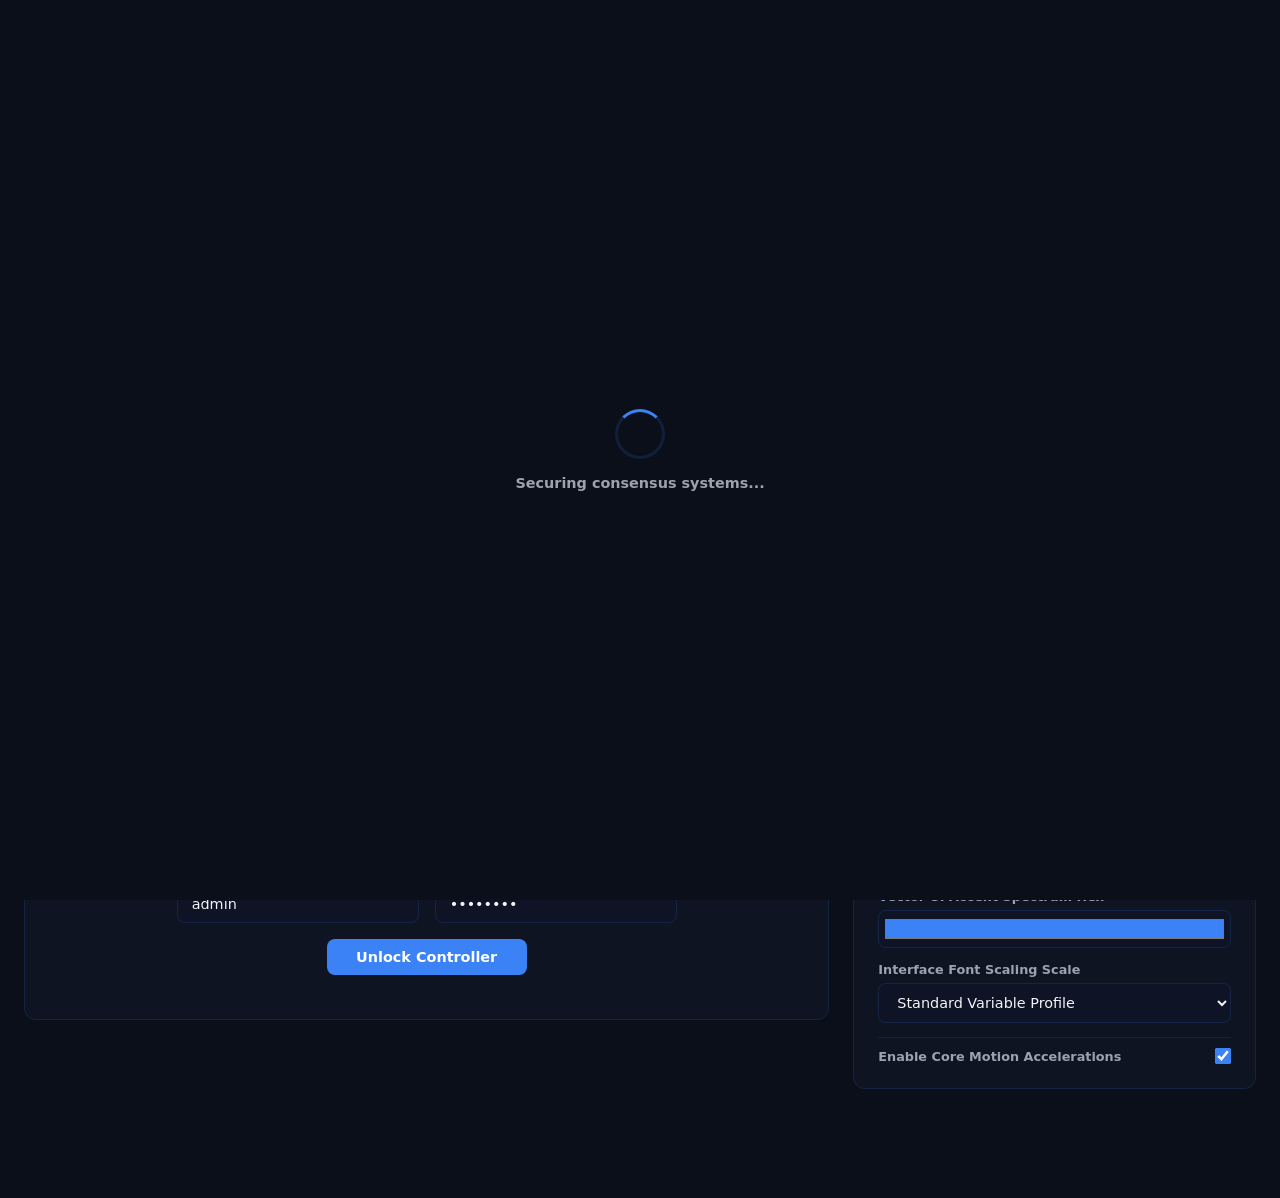
==== index.html @ bcae99c8 "Create index.html" ====
<!DOCTYPE html>
<html lang="en" class="dark-mode-substrate" data-ui-scale="medium">
<head>
    <meta charset="UTF-8">
    <meta name="viewport" content="width=device-width, initial-scale=1.0">
    <title>ElectionAI - Electronic Consensus Simulation Platform</title>
    
    <!-- ChartJS Engine for Advanced Data Visualization Metrics -->
    <script src="https://cdn.jsdelivr.net/npm/chart.js" defer></script>
    
    <style>
        /* --- 1. CORE ARCHITECTURE SPECIFICATIONS --- */
        :root {
            /* Structural Color Spectrum Mapping (Dark Substrate Engine Default) */
            --bg-deep-space: #0b0f19;
            --bg-glass-layer: rgba(17, 24, 39, 0.7);
            --bg-card-substrate: rgba(31, 41, 55, 0.45);
            --border-neon-grid: rgba(59, 130, 246, 0.15);
            --border-neon-heavy: rgba(59, 130, 246, 0.3);
            
            --text-pure-white: #f3f4f6;
            --text-neon-glow: #60a5fa;
            --text-dim-slate: #9ca3af;
            
            /* Custom Injectable Accent Color Variables Managed via JS Matrix */
            --accent-primary-vector: #3b82f6;
            --accent-success-glow: #10b981;
            --accent-danger-glow: #ef4444;
            --accent-warning-glow: #f59e0b;
            
            /* UI System Metrics Scale Layouts */
            --font-size-base: 1rem;
            --border-radius-standard: 12px;
            --glass-blur-blur: 16px;
        }

        /* Runtime Multi-Theme Interlocking Substrates */
        .light-mode-substrate {
            --bg-deep-space: #f9fafb;
            --bg-glass-layer: rgba(255, 255, 255, 0.75);
            --bg-card-substrate: rgba(243, 244, 246, 0.85);
            --border-neon-grid: rgba(59, 130, 246, 0.1);
            --border-neon-heavy: rgba(59, 130, 246, 0.25);
            --text-pure-white: #111827;
            --text-neon-glow: #2563eb;
            --text-dim-slate: #4b5563;
        }

        /* Dynamic Scale Sizing Subsystem Controls */
        html[data-ui-scale="small"] { --font-size-base: 0.875rem; }
        html[data-ui-scale="medium"] { --font-size-base: 1rem; }
        html[data-ui-scale="large"] { --font-size-base: 1.125rem; }

        /* General Document Structural Rules */
        * {
            box-sizing: border-box;
            margin: 0;
            padding: 0;
            font-family: system-ui, -apple-system, BlinkMacSystemFont, "Segoe UI", Roboto, Helvetica, Arial, sans-serif;
            transition: background-color 0.3s, border-color 0.3s;
        }

        body {
            background-color: var(--bg-deep-space);
            color: var(--text-pure-white);
            font-size: var(--font-size-base);
            overflow-x: hidden;
            padding-bottom: 60px;
        }

        /* Global Structural Utilities */
        .ui-display-none-force { display: none !important; }
        .ui-text-center { text-align: center; }
        .ui-opacity-dim { opacity: 0.6; }
        .flex-align-center { display: flex; align-items: center; }
        .flex-center-alignment { display: flex; align-items: center; justify-content: center; }

        /* --- 2. LAYOUT ENGINE PANELS --- */
        .app-mainframe-container {
            max-width: 1400px;
            margin: 0 auto;
            padding: 24px;
        }

        /* Global Header Brand Control Hub */
        .platform-header-hub {
            display: flex;
            justify-content: space-between;
            align-items: center;
            padding: 20px;
            border-radius: var(--border-radius-standard);
            background: var(--bg-glass-layer);
            backdrop-filter: blur(var(--glass-blur-blur));
            border: 1px solid var(--border-neon-grid);
            margin-bottom: 24px;
        }

        .brand-vector-group h1 {
            font-size: 1.6rem;
            font-weight: 800;
            color: var(--text-pure-white);
            letter-spacing: -0.025em;
        }

        .brand-vector-group h1 span {
            color: var(--accent-primary-vector);
        }

        .brand-vector-group p {
            font-size: 0.85rem;
            color: var(--text-dim-slate);
            margin-top: 2px;
        }

        /* Multi-Column High-Performance Analytical Dashboard Grid */
        .dashboard-analytics-matrix {
            display: grid;
            grid-template-columns: repeat(auto-fit, minmax(220px, 1fr));
            gap: 16px;
            margin-bottom: 24px;
        }

        .metric-card-node {
            background: var(--bg-glass-layer);
            border: 1px solid var(--border-neon-grid);
            padding: 20px;
            border-radius: var(--border-radius-standard);
            position: relative;
            overflow: hidden;
        }

        .metric-card-node .metric-label {
            font-size: 0.8rem;
            font-weight: 600;
            text-transform: uppercase;
            color: var(--text-dim-slate);
            letter-spacing: 0.05em;
        }

        .metric-card-node .metric-value {
            font-size: 1.8rem;
            font-weight: 700;
            margin-top: 8px;
            color: var(--text-pure-white);
            font-family: monospace;
        }

        /* Functional Split Interface Grid System */
        .layout-bifurcation-grid {
            display: grid;
            grid-template-columns: 2fr 1fr;
            gap: 24px;
        }

        @media (max-width: 1024px) {
            .layout-bifurcation-grid { grid-template-columns: 1fr; }
        }

        /* Glassmorphism Generic Structural Interface Card */
        .glassmorphism-surface {
            background: var(--bg-glass-layer);
            backdrop-filter: blur(var(--glass-blur-blur));
            border: 1px solid var(--border-neon-grid);
            border-radius: var(--border-radius-standard);
            padding: 24px;
            margin-bottom: 24px;
        }

        .panel-section-header {
            font-size: 1.2rem;
            font-weight: 700;
            margin-bottom: 20px;
            border-left: 4px solid var(--accent-primary-vector);
            padding-left: 12px;
            color: var(--text-pure-white);
        }

        /* --- 3. VOTING TERMINAL ELEMENTS --- */
        .voting-cards-matrix {
            display: grid;
            grid-template-columns: repeat(auto-fill, minmax(280px, 1fr));
            gap: 20px;
        }

        .ballot-card-component {
            display: flex;
            flex-direction: column;
            align-items: center;
            text-align: center;
            position: relative;
        }

        .ballot-avatar-frame {
            position: relative;
            width: 120px;
            height: 120px;
            margin-bottom: 16px;
        }

        .ballot-profile-graphic {
            width: 100%;
            height: 100%;
            border-radius: 50%;
            object-fit: cover;
            border: 3px solid var(--border-neon-heavy);
        }

        .ballot-symbol-overlay {
            position: absolute;
            bottom: 0;
            right: 0;
            width: 36px;
            height: 36px;
            border-radius: 50%;
            background: #fff;
            border: 2px solid var(--border-neon-heavy);
            object-fit: contain;
        }

        .ballot-candidate-name-header {
            font-size: 1.15rem;
            font-weight: 700;
            color: var(--text-pure-white);
        }

        .ballot-candidate-party-subtext {
            font-size: 0.85rem;
            color: var(--text-dim-slate);
            margin-top: 4px;
            margin-bottom: 20px;
        }

        .ballot-action-wrapper {
            width: 100%;
            margin-top: auto;
        }

        /* --- 4. FORM AND BUTTON INPUT ARRAYS --- */
        .form-structural-grid {
            display: grid;
            grid-template-columns: repeat(auto-fit, minmax(200px, 1fr));
            gap: 16px;
            margin-bottom: 20px;
        }

        .input-group-element {
            display: flex;
            flex-direction: column;
            gap: 6px;
        }

        .input-group-element label {
            font-size: 0.8rem;
            font-weight: 600;
            color: var(--text-dim-slate);
        }

        .input-field-vector, .select-dropdown-vector {
            background: rgba(15, 23, 42, 0.6);
            border: 1px solid var(--border-neon-grid);
            color: var(--text-pure-white);
            padding: 10px 14px;
            border-radius: 8px;
            outline: none;
            font-size: 0.9rem;
        }

        .input-field-vector:focus, .select-dropdown-vector:focus {
            border-color: var(--accent-primary-vector);
            box-shadow: 0 0 0 2px rgba(59, 130, 246, 0.2);
        }

        .btn-action-control, .btn-ballot-vector {
            display: inline-flex;
            align-items: center;
            justify-content: center;
            padding: 10px 18px;
            border-radius: 8px;
            font-size: 0.9rem;
            font-weight: 600;
            cursor: pointer;
            border: none;
            outline: none;
            width: 100%;
            color: #fff;
            background: var(--accent-primary-vector);
            gap: 8px;
        }

        .btn-action-control:hover, .btn-ballot-vector:hover {
            filter: brightness(1.15);
        }

        /* Custom Action Colors */
        .action-success { background: var(--accent-success-glow); }
        .action-danger { background: var(--accent-danger-glow); }
        .action-warning { background: var(--accent-warning-glow); }
        .action-purge { background: rgba(239, 68, 68, 0.15); color: var(--accent-danger-glow); border: 1px solid rgba(239, 68, 68, 0.3); }
        .action-purge:hover { background: var(--accent-danger-glow); color: #fff; }

        /* Lock States */
        .disabled-state-lock { background: #4b5563 !important; color: #9ca3af !important; cursor: not-allowed !important; filter: none !important; }
        .duplicate-state-lock { background: rgba(245, 158, 11, 0.15) !important; color: var(--accent-warning-glow) !important; border: 1px solid rgba(245, 158, 11, 0.3); cursor: not-allowed !important; }

        /* --- 5. DATA LEDGER MANAGEMENT MATRIX --- */
        .table-scrolling-container {
            width: 100%;
            overflow-x: auto;
            margin-top: 16px;
        }

        .ledger-data-matrix {
            width: 100%;
            border-collapse: collapse;
            text-align: left;
            font-size: 0.9rem;
        }

        .ledger-data-matrix th {
            padding: 12px 16px;
            border-bottom: 2px solid var(--border-neon-grid);
            color: var(--text-dim-slate);
            font-weight: 600;
            text-transform: uppercase;
            font-size: 0.75rem;
            letter-spacing: 0.05em;
        }

        .ledger-data-matrix td {
            padding: 14px 16px;
            border-bottom: 1px solid var(--border-neon-grid);
            color: var(--text-pure-white);
            vertical-align: middle;
        }

        .ledger-thumb-pic {
            width: 32px;
            height: 32px;
            border-radius: 50%;
            object-fit: cover;
            margin-right: 12px;
            border: 1px solid var(--border-neon-heavy);
        }

        .badge-count-vector {
            background: rgba(59, 130, 246, 0.15);
            color: var(--text-neon-glow);
            padding: 4px 8px;
            border-radius: 4px;
            font-weight: 700;
        }

        /* --- 6. AI CONVERSATIONAL ASSISTANT SYSTEM --- */
        .ai-assistant-frame {
            display: flex;
            flex-direction: column;
            height: 480px;
            background: var(--bg-glass-layer);
            border: 1px solid var(--border-neon-grid);
            border-radius: var(--border-radius-standard);
            overflow: hidden;
        }

        .chat-logs-viewport {
            flex: 1;
            padding: 16px;
            overflow-y: auto;
            display: flex;
            flex-direction: column;
            gap: 12px;
            background: rgba(10, 15, 26, 0.4);
        }

        .chat-bubble-row {
            display: flex;
            gap: 12px;
            max-width: 85%;
        }

        .bubble-role-user {
            align-self: flex-end;
            flex-direction: row-reverse;
        }

        .bubble-role-assistant {
            align-self: flex-start;
        }

        .chat-bubble-avatar-identifier {
            width: 32px;
            height: 32px;
            border-radius: 8px;
            display: flex;
            align-items: center;
            justify-content: center;
            font-size: 0.75rem;
            font-weight: 700;
            background: var(--border-neon-heavy);
            color: var(--text-neon-glow);
            flex-shrink: 0;
        }

        .bubble-role-user .chat-bubble-avatar-identifier {
            background: rgba(16, 185, 129, 0.2);
            color: var(--accent-success-glow);
        }

        .chat-bubble-text-payload {
            background: var(--bg-card-substrate);
            padding: 12px 16px;
            border-radius: var(--border-radius-standard);
            font-size: 0.875rem;
            line-height: 1.4;
            color: var(--text-pure-white);
            border: 1px solid var(--border-neon-grid);
        }

        .bubble-role-user .chat-bubble-text-payload {
            background: var(--accent-primary-vector);
            color: #ffffff;
            border: none;
        }

        .chat-input-dock-panel {
            display: flex;
            padding: 12px;
            background: var(--bg-glass-layer);
            border-top: 1px solid var(--border-neon-grid);
            gap: 8px;
        }

        /* --- 7. HARDWARE ACCELERATED ANIMATION TRANSLATIONS --- */
        .rise-hover-interaction {
            transition: transform 0.25s cubic-bezier(0.4, 0, 0.2, 1), box-shadow 0.25s;
        }
        .rise-hover-interaction:hover {
            transform: translateY(-4px);
            box-shadow: 0 12px 24px -10px rgba(59, 130, 246, 0.3);
        }

        .slide-in-animation {
            animation: slideIn 0.35s cubic-bezier(0.16, 1, 0.3, 1) forwards;
        }
        @keyframes slideIn {
            from { transform: translateY(20px); opacity: 0; }
            to { transform: translateY(0); opacity: 1; }
        }

        .scale-up-animation {
            animation: scaleUp 0.4s cubic-bezier(0.34, 1.56, 0.64, 1) forwards;
        }
        @keyframes scaleUp {
            from { transform: scale(0.8); opacity: 0; }
            to { transform: scale(1); opacity: 1; }
        }

        .fade-out-animation {
            animation: fadeOut 0.4s ease forwards !important;
        }
        @keyframes fadeOut {
            to { opacity: 0; transform: translateY(-10px); }
        }

        .processing-pulse-vector {
            animation: processingPulse 1.5s infinite ease-in-out;
        }
        @keyframes processingPulse {
            0%, 100% { opacity: 0.6; }
            50% { opacity: 1; color: var(--text-neon-glow); }
        }

        .disable-motion-vectors * {
            animation: none !important;
            transition: none !important;
        }

        /* --- 8. FLOATING GRAPHICAL OVERLAYS --- */
        #global-loader {
            position: fixed;
            top: 0; left: 0; width: 100vw; height: 100vh;
            background: var(--bg-deep-space);
            z-index: 9999;
            display: flex;
            flex-direction: column;
            gap: 16px;
        }

        .spinner-ring {
            width: 50px; height: 50px;
            border: 3px solid var(--border-neon-grid);
            border-top-color: var(--accent-primary-vector);
            border-radius: 50%;
            animation: loopSpin 0.8s linear infinite;
        }
        @keyframes loopSpin { to { transform: rotate(360deg); } }

        #toast-boundary-anchor {
            position: fixed;
            bottom: 24px;
            right: 24px;
            z-index: 999;
            display: flex;
            flex-direction: column;
            gap: 10px;
            max-width: 380px;
        }

        .toast-node {
            background: #1f2937;
            border-left: 4px solid var(--accent-primary-vector);
            color: #fff;
            padding: 14px 20px;
            border-radius: 6px;
            font-size: 0.85rem;
            font-weight: 600;
            box-shadow: 0 10px 15px -3px rgba(0,0,0,0.4);
        }
        .toast-type-success { border-left-color: var(--accent-success-glow); }
        .toast-type-danger { border-left-color: var(--accent-danger-glow); }
        .toast-type-warning { border-left-color: var(--accent-warning-glow); }

        /* Full Screen Winner Frame Overlay */
        .winner-announcement-overlay {
            position: fixed;
            top: 0; left: 0; width: 100vw; height: 100vh;
            background: rgba(7, 10, 19, 0.95);
            z-index: 900;
            backdrop-filter: blur(8px);
        }

        #confetti-canvas-plane {
            position: absolute;
            top: 0; left: 0; width: 100%; height: 100%;
            pointer-events: none;
            z-index: 901;
        }

        .winner-display-card {
            background: linear-gradient(135deg, rgba(17,24,39,0.9), rgba(31,41,55,0.8));
            border: 2px solid var(--accent-warning-glow);
            padding: 40px;
            border-radius: 20px;
            max-width: 480px;
            width: 90%;
            position: relative;
            z-index: 902;
            box-shadow: 0 0 40px rgba(245, 158, 11, 0.2);
        }

        .winner-avatar-large {
            width: 140px; height: 140px;
            border-radius: 50%;
            object-fit: cover;
            border: 4px solid var(--accent-warning-glow);
            margin: 0 auto 20px;
            display: block;
        }

        /* Visualization Chart Frame Bounds */
        .chart-rendering-canvas-boundary {
            position: relative;
            height: 220px;
            width: 100%;
        }
    </style>
</head>
<body id="electionai-app">

    <!-- Global Application Synchronous Hydration Loader Overlay -->
    <div id="global-loader" class="flex-center-alignment">
        <div class="spinner-ring"></div>
        <p style="font-weight: 600; font-size: 0.9rem; color: var(--text-dim-slate);">Securing consensus systems...</p>
    </div>

    <!-- Main Application Scaffolding Core -->
    <div class="app-mainframe-container">
        
        <!-- Platform Header Hub -->
        <header class="platform-header-hub">
            <div class="brand-vector-group">
                <h1>Election<span>AI</span> Core</h1>
                <p>Advanced Electronic Decentralized Consensus Simulation Engine</p>
            </div>
            <!-- Standard Control Vectors -->
            <div class="flex-align-center" style="gap: 12px;">
                <span id="countdown-timer-vector" class="badge-count-vector" style="font-size: 0.9rem; padding: 6px 12px; background: rgba(239, 68, 68, 0.1); color: var(--accent-danger-glow);">00:00:00</span>
            </div>
        </header>

        <!-- Live Metrics Indicators -->
        <section class="dashboard-analytics-matrix">
            <div class="metric-card-node">
                <div class="metric-label">System Status</div>
                <div id="dash-stat-status" class="metric-value" style="font-size: 1.15rem; margin-top: 14px; font-family: inherit;">STANDBY</div>
            </div>
            <div class="metric-card-node">
                <div class="metric-label">Ballot Transactions</div>
                <div id="dash-stat-votes" class="metric-value">0</div>
            </div>
            <div class="metric-card-node">
                <div class="metric-label">Enrolled Candidates</div>
                <div id="dash-stat-candidates" class="metric-value">0</div>
            </div>
            <div class="metric-card-node">
                <div class="metric-label">Consensus Leader</div>
                <div id="dash-stat-leader" class="metric-value" style="font-size: 1.3rem; margin-top: 12px; font-family: inherit; color: var(--text-neon-glow); white-space: nowrap; overflow: hidden; text-overflow: ellipsis;">N/A</div>
            </div>
            <div class="metric-card-node" style="display: none;">
                <div id="dash-stat-voters">0</div>
                <div id="dash-stat-timer">00:00:00</div>
            </div>
        </section>

        <!-- Split Structural Interface Architecture -->
        <main class="layout-bifurcation-grid">
            
            <!-- Left Primary Layout: Polling Interface and Analytical Frameworks -->
            <div class="primary-column-vector">
                
                <!-- Interactive Voter Polling Terminal Area -->
                <section class="glassmorphism-surface slide-in-animation">
                    <h2 class="panel-section-header">Electronic Ballot Matrix</h2>
                    <div id="voting-cards-matrix" class="voting-cards-matrix">
                        <!-- Instantiated Dynamically via JavaScript Lifecycle -->
                    </div>
                </section>

                <!-- Data Analysis and Visual Metrics Panels -->
                <section class="glassmorphism-surface">
                    <h2 class="panel-section-header">Live Audit Visualizations</h2>
                    <div class="form-structural-grid" style="grid-template-columns: 1fr 1fr; gap: 24px;">
                        <div class="input-group-element">
                            <label class="ui-text-center" style="margin-bottom: 10px;">Consensus Distribution Tally</label>
                            <div class="chart-rendering-canvas-boundary">
                                <canvas id="analytics-pie-canvas"></canvas>
                            </div>
                        </div>
                        <div class="input-group-element">
                            <label class="ui-text-center" style="margin-bottom: 10px;">Relative Scale Margins</label>
                            <div class="chart-rendering-canvas-boundary">
                                <canvas id="analytics-bar-canvas"></canvas>
                            </div>
                        </div>
                    </div>
                </section>

                <!-- Secure Administrative Dashboard Panel Structure -->
                <section class="glassmorphism-surface">
                    <h2 class="panel-section-header">Administrative Command Node</h2>
                    
                    <!-- Admin Login Access Portal -->
                    <div id="admin-auth-card" class="ui-text-center" style="padding: 20px 0;">
                        <p class="ui-opacity-dim" style="margin-bottom: 16px; font-size: 0.9rem;">Elevated clearance required to mutate system configurations or candidate records.</p>
                        <div class="form-structural-grid" style="max-width: 500px; margin: 0 auto 16px;">
                            <input type="text" id="admin-user" class="input-field-vector" placeholder="Security Username" value="admin" />
                            <input type="password" id="admin-pass" class="input-field-vector" placeholder="Security Password" value="admin123" />
                        </div>
                        <button id="admin-login-submit" class="btn-action-control" style="max-width: 200px;">Unlock Controller</button>
                    </div>

                    <!-- Secured Admin Function Panel Grid (Hidden Behind State Assertions) -->
                    <div id="admin-secured-panel" class="ui-display-none-force slide-in-animation">
                        
                        <!-- System Global Rules Modification Forms -->
                        <div class="form-structural-grid">
                            <div class="input-group-element">
                                <label>Election Designation</label>
                                <input type="text" id="cfg-election-name" class="input-field-vector" />
                            </div>
                            <div class="input-group-element">
                                <label>Platform Framework Description</label>
                                <input type="text" id="cfg-election-desc" class="input-field-vector" />
                            </div>
                        </div>

                        <div class="form-structural-grid">
                            <div class="input-group-element">
                                <label>Calendar Window Date</label>
                                <input type="date" id="cfg-election-date" class="input-field-vector" />
                            </div>
                            <div class="input-group-element">
                                <label>Consensus Trigger Start Time</label>
                                <input type="time" id="cfg-election-start" class="input-field-vector" />
                            </div>
                            <div class="input-group-element">
                                <label>Automated Closing Threshold Time</label>
                                <input type="time" id="cfg-election-end" class="input-field-vector" />
                            </div>
                        </div>

                        <div class="form-structural-grid" style="margin-bottom: 24px;">
                            <button id="btn-save-config" class="btn-action-control action-success">Commit System Configuration</button>
                        </div>

                        <hr style="border: none; border-top: 1px solid var(--border-neon-grid); margin-bottom: 24px;" />

                        <!-- Candidate Mutation Engine Forms -->
                        <h3 style="font-size: 1rem; font-weight: 700; margin-bottom: 14px; color: var(--text-neon-glow);">Enroll Ballot Profile Record</h3>
                        <div class="form-structural-grid">
                            <div class="input-group-element">
                                <label>Candidate Moniker Name</label>
                                <input type="text" id="cand-name" class="input-field-vector" placeholder="e.g. Satoshi Nakamoto" />
                            </div>
                            <div class="input-group-element">
                                <label>Coalition / Party Affiliation</label>
                                <input type="text" id="cand-party" class="input-field-vector" placeholder="e.g. Decentralized Guild" />
                            </div>
                            <div class="input-group-element">
                                <label>Biometric Portrait Photo</label>
                                <input type="file" id="cand-photo-upload" class="input-field-vector" accept="image/*" />
                            </div>
                            <div class="input-group-element">
                                <label>Faction / Party Symbol Graphic</label>
                                <input type="file" id="cand-symbol-upload" class="input-field-vector" accept="image/*" />
                            </div>
                        </div>

                        <div class="form-structural-grid" style="margin-bottom: 24px;">
                            <button id="btn-add-candidate" class="btn-action-control">Register Candidate Profile</button>
                        </div>

                        <!-- Current Enrolled Candidates Matrix Ledger -->
                        <div class="table-scrolling-container">
                            <table class="ledger-data-matrix">
                                <thead>
                                    <tr>
                                        <th>Candidate Profile</th>
                                        <th>Party / Coalition</th>
                                        <th>Cryptographic Key Index</th>
                                        <th>Tally Total</th>
                                        <th>Management Rules</th>
                                    </tr>
                                </thead>
                                <tbody id="candidates-table-ledger">
                                    <!-- Populated Dynamically via JS Runtime Engines -->
                                </tbody>
                            </table>
                        </div>

                        <hr style="border: none; border-top: 1px solid var(--border-neon-grid); margin: 24px 0;" />

                        <!-- System Execution Control Array Hub -->
                        <h3 style="font-size: 1rem; font-weight: 700; margin-bottom: 14px; color: var(--accent-danger-glow);">System Operational Overrides</h3>
                        <div class="form-structural-grid">
                            <button id="btn-sys-start" class="btn-action-control action-success">Open Global Terminals</button>
                            <button id="btn-sys-end" class="btn-action-control action-warning">Close Consensus Window</button>
                            <button id="btn-sys-export" class="btn-action-control">Compile Audit Spreadsheet (CSV)</button>
                            <button id="btn-sys-reset" class="btn-action-control action-danger">Purge Core Matrix</button>
                        </div>

                        <div class="ui-text-center" style="margin-top: 20px;">
                            <button id="admin-logout-trigger" class="btn-action-control action-purge" style="max-width: 180px; padding: 6px 12px; font-size: 0.8rem;">Lock Terminal Context</button>
                        </div>
                    </div>
                </section>
            </div>

            <!-- Right Secondary Column Panel: AI Assistant Frameworks & Environment Customizers -->
            <div class="secondary-column-vector">
                
                <!-- AI Cryptographic Consensus Guide Framework Interface -->
                <section class="glassmorphism-surface" style="padding: 0; overflow: hidden; border-color: var(--border-neon-heavy);">
                    <div style="padding: 16px; border-bottom: 1px solid var(--border-neon-grid); background: rgba(59, 130, 246, 0.05);">
                        <h2 style="font-size: 1rem; font-weight: 700; color: var(--text-pure-white); display: flex; align-items: center; gap: 8px;">
                            <span style="display: inline-block; width: 8px; height: 8px; border-radius: 50%; background: var(--accent-success-glow);"></span>
                            ElectionAI Guide Engine
                        </h2>
                        <p style="font-size: 0.75rem; color: var(--text-dim-slate); margin-top: 2px;">Real-time natural processing verification gateway node</p>
                    </div>

                    <div class="ai-assistant-frame" style="border: none; border-radius: 0; height: 400px;">
                        <div id="ai-chat-logs" class="chat-logs-viewport">
                            <!-- Populated dynamically through processing message stacks -->
                        </div>
                        <div class="chat-input-dock-panel">
                            <input type="text" id="ai-chat-input-query" class="input-field-vector" style="flex: 1;" placeholder="Ask about systemic security or voter limits..." />
                            <button id="ai-chat-send-trigger" class="btn-action-control" style="width: auto; padding: 0 16px;">Send</button>
                        </div>
                    </div>
                </section>

                <!-- Environment Parameter Adjuster Deck Layouts -->
                <section class="glassmorphism-surface">
                    <h2 class="panel-section-header" style="font-size: 1rem; margin-bottom: 16px;">Display Modifiers</h2>
                    <div class="input-group-element" style="margin-bottom: 14px;">
                        <label>Substrate Render Theme</label>
                        <select id="opt-setting-theme" class="select-dropdown-vector">
                            <option value="dark">Dark Substrate Engine</option>
                            <option value="light">Light Substrate Engine</option>
                        </select>
                    </div>
                    <div class="input-group-element" style="margin-bottom: 14px;">
                        <label>Vector UI Accent Spectrum Hex</label>
                        <input type="color" id="opt-setting-accent" class="input-field-vector" style="padding: 4px; height: 38px; cursor: pointer; width: 100%;" value="#3b82f6" />
                    </div>
                    <div class="input-group-element" style="margin-bottom: 14px;">
                        <label>Interface Font Scaling Scale</label>
                        <select id="opt-setting-font" class="select-dropdown-vector">
                            <option value="small">Compact Processing Mode</option>
                            <option value="medium" selected>Standard Variable Profile</option>
                            <option value="large">Magnified Accessible Scale</option>
                        </select>
                    </div>
                    <div class="input-group-element" style="flex-direction: row; align-items: center; justify-content: space-between; margin-top: 10px; padding-top: 10px; border-top: 1px solid var(--border-neon-grid);">
                        <label for="opt-setting-animations" style="cursor: pointer;">Enable Core Motion Accelerations</label>
                        <input type="checkbox" id="opt-setting-animations" style="width: 16px; height: 16px; accent-color: var(--accent-primary-vector); cursor: pointer;" checked />
                    </div>
                </section>
            </div>
        </main>
    </div>

    <!-- Full Screen Winner Overlay System Trigger Window -->
    <div id="winner-announcement-overlay" class="winner-announcement-overlay flex-center-alignment ui-display-none-force">
        <canvas id="confetti-canvas-plane"></canvas>
        <div class="winner-display-card scale-up-animation ui-text-center">
            <div style="font-size: 0.75rem; font-weight: 800; letter-spacing: 0.15em; color: var(--accent-warning-glow); text-transform: uppercase; margin-bottom: 10px;">Consensus Sequence Complete</div>
            <img id="winner-avatar-graphic" src="" alt="Winner Avatar" class="winner-avatar-large" />
            <h2 id="winner-name-vector" style="font-size: 1.75rem; font-weight: 800; color: #fff; margin-bottom: 4px;">Candidate Name</h2>
            <p id="winner-party-vector" style="font-size: 0.95rem; color: var(--text-dim-slate); margin-bottom: 24px;">Party Affiliation</p>
            <div id="winner-metrics-breakdown" class="badge-count-vector" style="background: rgba(245, 158, 11, 0.15); color: var(--accent-warning-glow); display: inline-block; font-size: 0.85rem; padding: 8px 16px; font-family: monospace;">Metrics Loading...</div>
        </div>
    </div>

    <!-- Shared Toast Boundary Layer Host Array -->
    <div id="toast-boundary-anchor"></div>

    <!-- Linked Platform Execution Code Logic Gateway -->
    <script src="app.js" defer></script>
</body>
</html>
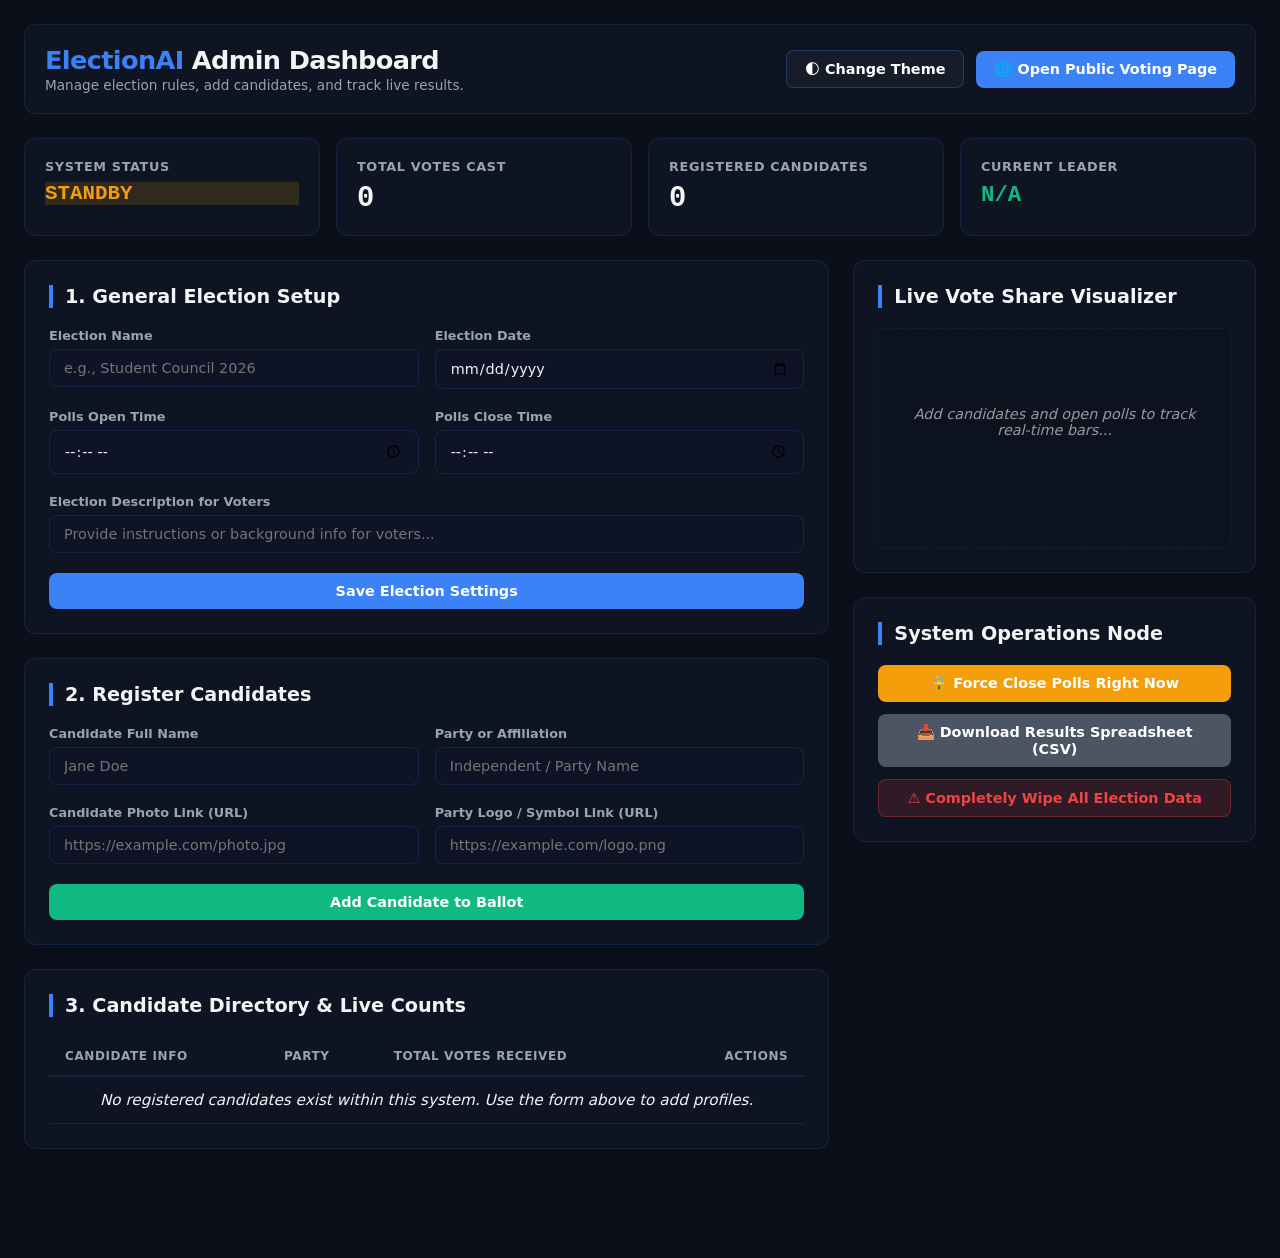
==== commit 6bcb3fff: "Update fmt.Println output to 'Goodbye World'" ====
--- a/index.html
+++ b/index.html
@@ -1,831 +1,484 @@
 <!DOCTYPE html>
-<html lang="en" class="dark-mode-substrate" data-ui-scale="medium">
+<html lang="en" data-ui-scale="medium">
 <head>
     <meta charset="UTF-8">
     <meta name="viewport" content="width=device-width, initial-scale=1.0">
-    <title>ElectionAI - Electronic Consensus Simulation Platform</title>
-    
-    <!-- ChartJS Engine for Advanced Data Visualization Metrics -->
-    <script src="https://cdn.jsdelivr.net/npm/chart.js" defer></script>
-    
-    <style>
-        /* --- 1. CORE ARCHITECTURE SPECIFICATIONS --- */
-        :root {
-            /* Structural Color Spectrum Mapping (Dark Substrate Engine Default) */
-            --bg-deep-space: #0b0f19;
-            --bg-glass-layer: rgba(17, 24, 39, 0.7);
-            --bg-card-substrate: rgba(31, 41, 55, 0.45);
-            --border-neon-grid: rgba(59, 130, 246, 0.15);
-            --border-neon-heavy: rgba(59, 130, 246, 0.3);
-            
-            --text-pure-white: #f3f4f6;
-            --text-neon-glow: #60a5fa;
-            --text-dim-slate: #9ca3af;
-            
-            /* Custom Injectable Accent Color Variables Managed via JS Matrix */
-            --accent-primary-vector: #3b82f6;
-            --accent-success-glow: #10b981;
-            --accent-danger-glow: #ef4444;
-            --accent-warning-glow: #f59e0b;
-            
-            /* UI System Metrics Scale Layouts */
-            --font-size-base: 1rem;
-            --border-radius-standard: 12px;
-            --glass-blur-blur: 16px;
-        }
-
-        /* Runtime Multi-Theme Interlocking Substrates */
-        .light-mode-substrate {
-            --bg-deep-space: #f9fafb;
-            --bg-glass-layer: rgba(255, 255, 255, 0.75);
-            --bg-card-substrate: rgba(243, 244, 246, 0.85);
-            --border-neon-grid: rgba(59, 130, 246, 0.1);
-            --border-neon-heavy: rgba(59, 130, 246, 0.25);
-            --text-pure-white: #111827;
-            --text-neon-glow: #2563eb;
-            --text-dim-slate: #4b5563;
-        }
-
-        /* Dynamic Scale Sizing Subsystem Controls */
-        html[data-ui-scale="small"] { --font-size-base: 0.875rem; }
-        html[data-ui-scale="medium"] { --font-size-base: 1rem; }
-        html[data-ui-scale="large"] { --font-size-base: 1.125rem; }
-
-        /* General Document Structural Rules */
-        * {
-            box-sizing: border-box;
-            margin: 0;
-            padding: 0;
-            font-family: system-ui, -apple-system, BlinkMacSystemFont, "Segoe UI", Roboto, Helvetica, Arial, sans-serif;
-            transition: background-color 0.3s, border-color 0.3s;
-        }
-
-        body {
-            background-color: var(--bg-deep-space);
-            color: var(--text-pure-white);
-            font-size: var(--font-size-base);
-            overflow-x: hidden;
-            padding-bottom: 60px;
-        }
-
-        /* Global Structural Utilities */
-        .ui-display-none-force { display: none !important; }
-        .ui-text-center { text-align: center; }
-        .ui-opacity-dim { opacity: 0.6; }
-        .flex-align-center { display: flex; align-items: center; }
-        .flex-center-alignment { display: flex; align-items: center; justify-content: center; }
-
-        /* --- 2. LAYOUT ENGINE PANELS --- */
-        .app-mainframe-container {
-            max-width: 1400px;
-            margin: 0 auto;
-            padding: 24px;
-        }
-
-        /* Global Header Brand Control Hub */
-        .platform-header-hub {
-            display: flex;
-            justify-content: space-between;
-            align-items: center;
-            padding: 20px;
-            border-radius: var(--border-radius-standard);
-            background: var(--bg-glass-layer);
-            backdrop-filter: blur(var(--glass-blur-blur));
-            border: 1px solid var(--border-neon-grid);
-            margin-bottom: 24px;
-        }
-
-        .brand-vector-group h1 {
-            font-size: 1.6rem;
-            font-weight: 800;
-            color: var(--text-pure-white);
-            letter-spacing: -0.025em;
-        }
-
-        .brand-vector-group h1 span {
-            color: var(--accent-primary-vector);
-        }
-
-        .brand-vector-group p {
-            font-size: 0.85rem;
-            color: var(--text-dim-slate);
-            margin-top: 2px;
-        }
-
-        /* Multi-Column High-Performance Analytical Dashboard Grid */
-        .dashboard-analytics-matrix {
-            display: grid;
-            grid-template-columns: repeat(auto-fit, minmax(220px, 1fr));
-            gap: 16px;
-            margin-bottom: 24px;
-        }
-
-        .metric-card-node {
-            background: var(--bg-glass-layer);
-            border: 1px solid var(--border-neon-grid);
-            padding: 20px;
-            border-radius: var(--border-radius-standard);
-            position: relative;
-            overflow: hidden;
-        }
-
-        .metric-card-node .metric-label {
-            font-size: 0.8rem;
-            font-weight: 600;
-            text-transform: uppercase;
-            color: var(--text-dim-slate);
-            letter-spacing: 0.05em;
-        }
-
-        .metric-card-node .metric-value {
-            font-size: 1.8rem;
-            font-weight: 700;
-            margin-top: 8px;
-            color: var(--text-pure-white);
-            font-family: monospace;
-        }
-
-        /* Functional Split Interface Grid System */
-        .layout-bifurcation-grid {
-            display: grid;
-            grid-template-columns: 2fr 1fr;
-            gap: 24px;
-        }
-
-        @media (max-width: 1024px) {
-            .layout-bifurcation-grid { grid-template-columns: 1fr; }
-        }
-
-        /* Glassmorphism Generic Structural Interface Card */
-        .glassmorphism-surface {
-            background: var(--bg-glass-layer);
-            backdrop-filter: blur(var(--glass-blur-blur));
-            border: 1px solid var(--border-neon-grid);
-            border-radius: var(--border-radius-standard);
-            padding: 24px;
-            margin-bottom: 24px;
-        }
-
-        .panel-section-header {
-            font-size: 1.2rem;
-            font-weight: 700;
-            margin-bottom: 20px;
-            border-left: 4px solid var(--accent-primary-vector);
-            padding-left: 12px;
-            color: var(--text-pure-white);
-        }
-
-        /* --- 3. VOTING TERMINAL ELEMENTS --- */
-        .voting-cards-matrix {
-            display: grid;
-            grid-template-columns: repeat(auto-fill, minmax(280px, 1fr));
-            gap: 20px;
-        }
-
-        .ballot-card-component {
-            display: flex;
-            flex-direction: column;
-            align-items: center;
-            text-align: center;
-            position: relative;
-        }
-
-        .ballot-avatar-frame {
-            position: relative;
-            width: 120px;
-            height: 120px;
-            margin-bottom: 16px;
-        }
-
-        .ballot-profile-graphic {
-            width: 100%;
-            height: 100%;
-            border-radius: 50%;
-            object-fit: cover;
-            border: 3px solid var(--border-neon-heavy);
-        }
-
-        .ballot-symbol-overlay {
-            position: absolute;
-            bottom: 0;
-            right: 0;
-            width: 36px;
-            height: 36px;
-            border-radius: 50%;
-            background: #fff;
-            border: 2px solid var(--border-neon-heavy);
-            object-fit: contain;
-        }
-
-        .ballot-candidate-name-header {
-            font-size: 1.15rem;
-            font-weight: 700;
-            color: var(--text-pure-white);
-        }
-
-        .ballot-candidate-party-subtext {
-            font-size: 0.85rem;
-            color: var(--text-dim-slate);
-            margin-top: 4px;
-            margin-bottom: 20px;
-        }
-
-        .ballot-action-wrapper {
-            width: 100%;
-            margin-top: auto;
-        }
-
-        /* --- 4. FORM AND BUTTON INPUT ARRAYS --- */
-        .form-structural-grid {
-            display: grid;
-            grid-template-columns: repeat(auto-fit, minmax(200px, 1fr));
-            gap: 16px;
-            margin-bottom: 20px;
-        }
-
-        .input-group-element {
-            display: flex;
-            flex-direction: column;
-            gap: 6px;
-        }
-
-        .input-group-element label {
-            font-size: 0.8rem;
-            font-weight: 600;
-            color: var(--text-dim-slate);
-        }
-
-        .input-field-vector, .select-dropdown-vector {
-            background: rgba(15, 23, 42, 0.6);
-            border: 1px solid var(--border-neon-grid);
-            color: var(--text-pure-white);
-            padding: 10px 14px;
-            border-radius: 8px;
-            outline: none;
-            font-size: 0.9rem;
-        }
-
-        .input-field-vector:focus, .select-dropdown-vector:focus {
-            border-color: var(--accent-primary-vector);
-            box-shadow: 0 0 0 2px rgba(59, 130, 246, 0.2);
-        }
-
-        .btn-action-control, .btn-ballot-vector {
-            display: inline-flex;
-            align-items: center;
-            justify-content: center;
-            padding: 10px 18px;
-            border-radius: 8px;
-            font-size: 0.9rem;
-            font-weight: 600;
-            cursor: pointer;
-            border: none;
-            outline: none;
-            width: 100%;
-            color: #fff;
-            background: var(--accent-primary-vector);
-            gap: 8px;
-        }
-
-        .btn-action-control:hover, .btn-ballot-vector:hover {
-            filter: brightness(1.15);
-        }
-
-        /* Custom Action Colors */
-        .action-success { background: var(--accent-success-glow); }
-        .action-danger { background: var(--accent-danger-glow); }
-        .action-warning { background: var(--accent-warning-glow); }
-        .action-purge { background: rgba(239, 68, 68, 0.15); color: var(--accent-danger-glow); border: 1px solid rgba(239, 68, 68, 0.3); }
-        .action-purge:hover { background: var(--accent-danger-glow); color: #fff; }
-
-        /* Lock States */
-        .disabled-state-lock { background: #4b5563 !important; color: #9ca3af !important; cursor: not-allowed !important; filter: none !important; }
-        .duplicate-state-lock { background: rgba(245, 158, 11, 0.15) !important; color: var(--accent-warning-glow) !important; border: 1px solid rgba(245, 158, 11, 0.3); cursor: not-allowed !important; }
-
-        /* --- 5. DATA LEDGER MANAGEMENT MATRIX --- */
-        .table-scrolling-container {
-            width: 100%;
-            overflow-x: auto;
-            margin-top: 16px;
-        }
-
-        .ledger-data-matrix {
-            width: 100%;
-            border-collapse: collapse;
-            text-align: left;
-            font-size: 0.9rem;
-        }
-
-        .ledger-data-matrix th {
-            padding: 12px 16px;
-            border-bottom: 2px solid var(--border-neon-grid);
-            color: var(--text-dim-slate);
-            font-weight: 600;
-            text-transform: uppercase;
-            font-size: 0.75rem;
-            letter-spacing: 0.05em;
-        }
-
-        .ledger-data-matrix td {
-            padding: 14px 16px;
-            border-bottom: 1px solid var(--border-neon-grid);
-            color: var(--text-pure-white);
-            vertical-align: middle;
-        }
-
-        .ledger-thumb-pic {
-            width: 32px;
-            height: 32px;
-            border-radius: 50%;
-            object-fit: cover;
-            margin-right: 12px;
-            border: 1px solid var(--border-neon-heavy);
-        }
-
-        .badge-count-vector {
-            background: rgba(59, 130, 246, 0.15);
-            color: var(--text-neon-glow);
-            padding: 4px 8px;
-            border-radius: 4px;
-            font-weight: 700;
-        }
-
-        /* --- 6. AI CONVERSATIONAL ASSISTANT SYSTEM --- */
-        .ai-assistant-frame {
-            display: flex;
-            flex-direction: column;
-            height: 480px;
-            background: var(--bg-glass-layer);
-            border: 1px solid var(--border-neon-grid);
-            border-radius: var(--border-radius-standard);
-            overflow: hidden;
-        }
-
-        .chat-logs-viewport {
-            flex: 1;
-            padding: 16px;
-            overflow-y: auto;
-            display: flex;
-            flex-direction: column;
-            gap: 12px;
-            background: rgba(10, 15, 26, 0.4);
-        }
-
-        .chat-bubble-row {
-            display: flex;
-            gap: 12px;
-            max-width: 85%;
-        }
-
-        .bubble-role-user {
-            align-self: flex-end;
-            flex-direction: row-reverse;
-        }
-
-        .bubble-role-assistant {
-            align-self: flex-start;
-        }
-
-        .chat-bubble-avatar-identifier {
-            width: 32px;
-            height: 32px;
-            border-radius: 8px;
-            display: flex;
-            align-items: center;
-            justify-content: center;
-            font-size: 0.75rem;
-            font-weight: 700;
-            background: var(--border-neon-heavy);
-            color: var(--text-neon-glow);
-            flex-shrink: 0;
-        }
-
-        .bubble-role-user .chat-bubble-avatar-identifier {
-            background: rgba(16, 185, 129, 0.2);
-            color: var(--accent-success-glow);
-        }
-
-        .chat-bubble-text-payload {
-            background: var(--bg-card-substrate);
-            padding: 12px 16px;
-            border-radius: var(--border-radius-standard);
-            font-size: 0.875rem;
-            line-height: 1.4;
-            color: var(--text-pure-white);
-            border: 1px solid var(--border-neon-grid);
-        }
-
-        .bubble-role-user .chat-bubble-text-payload {
-            background: var(--accent-primary-vector);
-            color: #ffffff;
-            border: none;
-        }
-
-        .chat-input-dock-panel {
-            display: flex;
-            padding: 12px;
-            background: var(--bg-glass-layer);
-            border-top: 1px solid var(--border-neon-grid);
-            gap: 8px;
-        }
-
-        /* --- 7. HARDWARE ACCELERATED ANIMATION TRANSLATIONS --- */
-        .rise-hover-interaction {
-            transition: transform 0.25s cubic-bezier(0.4, 0, 0.2, 1), box-shadow 0.25s;
-        }
-        .rise-hover-interaction:hover {
-            transform: translateY(-4px);
-            box-shadow: 0 12px 24px -10px rgba(59, 130, 246, 0.3);
-        }
-
-        .slide-in-animation {
-            animation: slideIn 0.35s cubic-bezier(0.16, 1, 0.3, 1) forwards;
-        }
-        @keyframes slideIn {
-            from { transform: translateY(20px); opacity: 0; }
-            to { transform: translateY(0); opacity: 1; }
-        }
-
-        .scale-up-animation {
-            animation: scaleUp 0.4s cubic-bezier(0.34, 1.56, 0.64, 1) forwards;
-        }
-        @keyframes scaleUp {
-            from { transform: scale(0.8); opacity: 0; }
-            to { transform: scale(1); opacity: 1; }
-        }
-
-        .fade-out-animation {
-            animation: fadeOut 0.4s ease forwards !important;
-        }
-        @keyframes fadeOut {
-            to { opacity: 0; transform: translateY(-10px); }
-        }
-
-        .processing-pulse-vector {
-            animation: processingPulse 1.5s infinite ease-in-out;
-        }
-        @keyframes processingPulse {
-            0%, 100% { opacity: 0.6; }
-            50% { opacity: 1; color: var(--text-neon-glow); }
-        }
-
-        .disable-motion-vectors * {
-            animation: none !important;
-            transition: none !important;
-        }
-
-        /* --- 8. FLOATING GRAPHICAL OVERLAYS --- */
-        #global-loader {
-            position: fixed;
-            top: 0; left: 0; width: 100vw; height: 100vh;
-            background: var(--bg-deep-space);
-            z-index: 9999;
-            display: flex;
-            flex-direction: column;
-            gap: 16px;
-        }
-
-        .spinner-ring {
-            width: 50px; height: 50px;
-            border: 3px solid var(--border-neon-grid);
-            border-top-color: var(--accent-primary-vector);
-            border-radius: 50%;
-            animation: loopSpin 0.8s linear infinite;
-        }
-        @keyframes loopSpin { to { transform: rotate(360deg); } }
-
-        #toast-boundary-anchor {
-            position: fixed;
-            bottom: 24px;
-            right: 24px;
-            z-index: 999;
-            display: flex;
-            flex-direction: column;
-            gap: 10px;
-            max-width: 380px;
-        }
-
-        .toast-node {
-            background: #1f2937;
-            border-left: 4px solid var(--accent-primary-vector);
-            color: #fff;
-            padding: 14px 20px;
-            border-radius: 6px;
-            font-size: 0.85rem;
-            font-weight: 600;
-            box-shadow: 0 10px 15px -3px rgba(0,0,0,0.4);
-        }
-        .toast-type-success { border-left-color: var(--accent-success-glow); }
-        .toast-type-danger { border-left-color: var(--accent-danger-glow); }
-        .toast-type-warning { border-left-color: var(--accent-warning-glow); }
-
-        /* Full Screen Winner Frame Overlay */
-        .winner-announcement-overlay {
-            position: fixed;
-            top: 0; left: 0; width: 100vw; height: 100vh;
-            background: rgba(7, 10, 19, 0.95);
-            z-index: 900;
-            backdrop-filter: blur(8px);
-        }
-
-        #confetti-canvas-plane {
-            position: absolute;
-            top: 0; left: 0; width: 100%; height: 100%;
-            pointer-events: none;
-            z-index: 901;
-        }
-
-        .winner-display-card {
-            background: linear-gradient(135deg, rgba(17,24,39,0.9), rgba(31,41,55,0.8));
-            border: 2px solid var(--accent-warning-glow);
-            padding: 40px;
-            border-radius: 20px;
-            max-width: 480px;
-            width: 90%;
-            position: relative;
-            z-index: 902;
-            box-shadow: 0 0 40px rgba(245, 158, 11, 0.2);
-        }
-
-        .winner-avatar-large {
-            width: 140px; height: 140px;
-            border-radius: 50%;
-            object-fit: cover;
-            border: 4px solid var(--accent-warning-glow);
-            margin: 0 auto 20px;
-            display: block;
-        }
-
-        /* Visualization Chart Frame Bounds */
-        .chart-rendering-canvas-boundary {
-            position: relative;
-            height: 220px;
-            width: 100%;
-        }
-    </style>
+    <title>Admin Dashboard - ElectionAI</title>
+    <link rel="stylesheet" href="style.css">
 </head>
-<body id="electionai-app">
-
-    <!-- Global Application Synchronous Hydration Loader Overlay -->
+<body>
+
+    <!-- Global App Loader -->
     <div id="global-loader" class="flex-center-alignment">
         <div class="spinner-ring"></div>
-        <p style="font-weight: 600; font-size: 0.9rem; color: var(--text-dim-slate);">Securing consensus systems...</p>
+        <p class="processing-pulse-vector" style="font-weight: 600; margin-top: 8px;">Loading Dashboard Panels...</p>
     </div>
 
-    <!-- Main Application Scaffolding Core -->
-    <div class="app-mainframe-container">
+    <!-- Live Toast Alert Anchor System -->
+    <div id="toast-boundary-anchor"></div>
+
+    <main class="app-mainframe-container slide-in-animation">
         
         <!-- Platform Header Hub -->
         <header class="platform-header-hub">
             <div class="brand-vector-group">
-                <h1>Election<span>AI</span> Core</h1>
-                <p>Advanced Electronic Decentralized Consensus Simulation Engine</p>
-            </div>
-            <!-- Standard Control Vectors -->
+                <h1><span>ElectionAI</span> Admin Dashboard</h1>
+                <p>Manage election rules, add candidates, and track live results.</p>
+            </div>
             <div class="flex-align-center" style="gap: 12px;">
-                <span id="countdown-timer-vector" class="badge-count-vector" style="font-size: 0.9rem; padding: 6px 12px; background: rgba(239, 68, 68, 0.1); color: var(--accent-danger-glow);">00:00:00</span>
+                <button type="button" class="btn-action-control" onclick="toggleInterfaceTheme()" style="background: var(--bg-card-substrate); border: 1px solid var(--border-neon-heavy); width: auto;">
+                    🌓 Change Theme
+                </button>
+                <button type="button" class="btn-action-control" onclick="window.open('vote.html', '_blank')" style="background: var(--accent-primary-vector); width: auto; font-weight: 700;">
+                    🌐 Open Public Voting Page
+                </button>
             </div>
         </header>
 
-        <!-- Live Metrics Indicators -->
-        <section class="dashboard-analytics-matrix">
+        <!-- Dynamic Live Stats Matrix Layout -->
+        <div class="dashboard-analytics-matrix">
             <div class="metric-card-node">
                 <div class="metric-label">System Status</div>
-                <div id="dash-stat-status" class="metric-value" style="font-size: 1.15rem; margin-top: 14px; font-family: inherit;">STANDBY</div>
+                <div class="metric-value" id="stat-system-status" style="font-size: 1.3rem; color: var(--accent-warning-glow);">STANDBY</div>
             </div>
             <div class="metric-card-node">
-                <div class="metric-label">Ballot Transactions</div>
-                <div id="dash-stat-votes" class="metric-value">0</div>
+                <div class="metric-label">Total Votes Cast</div>
+                <div class="metric-value" id="stat-total-votes">0</div>
             </div>
             <div class="metric-card-node">
-                <div class="metric-label">Enrolled Candidates</div>
-                <div id="dash-stat-candidates" class="metric-value">0</div>
+                <div class="metric-label">Registered Candidates</div>
+                <div class="metric-value" id="stat-total-candidates">0</div>
             </div>
             <div class="metric-card-node">
-                <div class="metric-label">Consensus Leader</div>
-                <div id="dash-stat-leader" class="metric-value" style="font-size: 1.3rem; margin-top: 12px; font-family: inherit; color: var(--text-neon-glow); white-space: nowrap; overflow: hidden; text-overflow: ellipsis;">N/A</div>
-            </div>
-            <div class="metric-card-node" style="display: none;">
-                <div id="dash-stat-voters">0</div>
-                <div id="dash-stat-timer">00:00:00</div>
-            </div>
-        </section>
-
-        <!-- Split Structural Interface Architecture -->
-        <main class="layout-bifurcation-grid">
+                <div class="metric-label">Current Leader</div>
+                <div class="metric-value" id="stat-current-leader" style="font-size: 1.4rem; color: var(--accent-success-glow);">N/A</div>
+            </div>
+        </div>
+
+        <!-- Split Column Layout Bifurcation Matrix -->
+        <div class="layout-bifurcation-grid">
             
-            <!-- Left Primary Layout: Polling Interface and Analytical Frameworks -->
-            <div class="primary-column-vector">
-                
-                <!-- Interactive Voter Polling Terminal Area -->
-                <section class="glassmorphism-surface slide-in-animation">
-                    <h2 class="panel-section-header">Electronic Ballot Matrix</h2>
-                    <div id="voting-cards-matrix" class="voting-cards-matrix">
-                        <!-- Instantiated Dynamically via JavaScript Lifecycle -->
+            <!-- Left Side Inputs and Directories -->
+            <div class="layout-column">
+                
+                <!-- Setup Form Panel -->
+                <section class="glassmorphism-surface">
+                    <div class="panel-section-header">1. General Election Setup</div>
+                    <form id="form-election-setup" onsubmit="saveGeneralSettings(event)">
+                        <div class="form-structural-grid">
+                            <div class="input-group-element">
+                                <label>Election Name</label>
+                                <input type="text" id="setup-election-name" class="input-field-vector" placeholder="e.g., Student Council 2026" required>
+                            </div>
+                            <div class="input-group-element">
+                                <label>Election Date</label>
+                                <input type="date" id="setup-election-date" class="input-field-vector" required>
+                            </div>
+                        </div>
+                        <div class="form-structural-grid" style="margin-top: 12px;">
+                            <div class="input-group-element">
+                                <label>Polls Open Time</label>
+                                <input type="time" id="setup-start-time" class="input-field-vector" required>
+                            </div>
+                            <div class="input-group-element">
+                                <label>Polls Close Time</label>
+                                <input type="time" id="setup-end-time" class="input-field-vector" required>
+                            </div>
+                        </div>
+                        <div class="input-group-element" style="margin-top: 12px; margin-bottom: 20px;">
+                            <label>Election Description for Voters</label>
+                            <input type="text" id="setup-election-desc" class="input-field-vector" placeholder="Provide instructions or background info for voters...">
+                        </div>
+                        <button type="submit" class="btn-action-control">Save Election Settings</button>
+                    </form>
+                </section>
+
+                <!-- Candidate Enrollment Form Panel -->
+                <section class="glassmorphism-surface">
+                    <div class="panel-section-header">2. Register Candidates</div>
+                    <form id="form-candidate-registration" onsubmit="registerNewCandidate(event)">
+                        <div class="form-structural-grid">
+                            <div class="input-group-element">
+                                <label>Candidate Full Name</label>
+                                <input type="text" id="cand-name" class="input-field-vector" placeholder="Jane Doe" required>
+                            </div>
+                            <div class="input-group-element">
+                                <label>Party or Affiliation</label>
+                                <input type="text" id="cand-party" class="input-field-vector" placeholder="Independent / Party Name" required>
+                            </div>
+                        </div>
+                        <div class="form-structural-grid" style="margin-top: 12px; margin-bottom: 20px;">
+                            <div class="input-group-element">
+                                <label>Candidate Photo Link (URL)</label>
+                                <input type="url" id="cand-photo" class="input-field-vector" placeholder="https://example.com/photo.jpg">
+                            </div>
+                            <div class="input-group-element">
+                                <label>Party Logo / Symbol Link (URL)</label>
+                                <input type="url" id="cand-symbol" class="input-field-vector" placeholder="https://example.com/logo.png">
+                            </div>
+                        </div>
+                        <button type="submit" class="btn-action-control action-success">Add Candidate to Ballot</button>
+                    </form>
+                </section>
+
+                <!-- Candidate List and Live Ledger Display Panel -->
+                <section class="glassmorphism-surface">
+                    <div class="panel-section-header">3. Candidate Directory & Live Counts</div>
+                    <div class="table-scrolling-container">
+                        <table class="ledger-data-matrix">
+                            <thead>
+                                <tr>
+                                    <th>Candidate Info</th>
+                                    <th>Party</th>
+                                    <th>Total Votes Received</th>
+                                    <th style="text-align: right;">Actions</th>
+                                </tr>
+                            </thead>
+                            <tbody id="admin-candidate-rows">
+                                <tr>
+                                    <td colspan="4" class="empty-state-vector-notice ui-text-center">
+                                        No registered candidates exist within this system. Use the form above to add profiles.
+                                    </td>
+                                </tr>
+                            </tbody>
+                        </table>
                     </div>
                 </section>
-
-                <!-- Data Analysis and Visual Metrics Panels -->
+            </div>
+
+            <!-- Right Side Visualizations and System Commands -->
+            <div class="layout-column">
+                
+                <!-- Dynamic Pure CSS Bar Graph Interface Panel -->
                 <section class="glassmorphism-surface">
-                    <h2 class="panel-section-header">Live Audit Visualizations</h2>
-                    <div class="form-structural-grid" style="grid-template-columns: 1fr 1fr; gap: 24px;">
-                        <div class="input-group-element">
-                            <label class="ui-text-center" style="margin-bottom: 10px;">Consensus Distribution Tally</label>
-                            <div class="chart-rendering-canvas-boundary">
-                                <canvas id="analytics-pie-canvas"></canvas>
-                            </div>
-                        </div>
-                        <div class="input-group-element">
-                            <label class="ui-text-center" style="margin-bottom: 10px;">Relative Scale Margins</label>
-                            <div class="chart-rendering-canvas-boundary">
-                                <canvas id="analytics-bar-canvas"></canvas>
-                            </div>
-                        </div>
+                    <div class="panel-section-header">Live Vote Share Visualizer</div>
+                    <div class="chart-rendering-canvas-boundary flex-center-alignment" id="chart-fallback-box" style="flex-direction: column; background: rgba(10,15,26,0.3); border-radius: 8px; border: 1px dashed var(--border-neon-grid); height: auto; min-height: 220px;">
+                        <p class="ui-opacity-dim" id="chart-hint-text" style="font-size: 0.9rem; font-style: italic; padding: 20px; text-align: center;">Add candidates and open polls to track real-time bars...</p>
+                        <div id="dynamic-bar-chart-pool" style="width: 100%; padding: 16px; display: flex; flex-direction: column; gap: 12px;"></div>
                     </div>
                 </section>
 
-                <!-- Secure Administrative Dashboard Panel Structure -->
+                <!-- Master Operations Execution Node Panel -->
                 <section class="glassmorphism-surface">
-                    <h2 class="panel-section-header">Administrative Command Node</h2>
-                    
-                    <!-- Admin Login Access Portal -->
-                    <div id="admin-auth-card" class="ui-text-center" style="padding: 20px 0;">
-                        <p class="ui-opacity-dim" style="margin-bottom: 16px; font-size: 0.9rem;">Elevated clearance required to mutate system configurations or candidate records.</p>
-                        <div class="form-structural-grid" style="max-width: 500px; margin: 0 auto 16px;">
-                            <input type="text" id="admin-user" class="input-field-vector" placeholder="Security Username" value="admin" />
-                            <input type="password" id="admin-pass" class="input-field-vector" placeholder="Security Password" value="admin123" />
-                        </div>
-                        <button id="admin-login-submit" class="btn-action-control" style="max-width: 200px;">Unlock Controller</button>
-                    </div>
-
-                    <!-- Secured Admin Function Panel Grid (Hidden Behind State Assertions) -->
-                    <div id="admin-secured-panel" class="ui-display-none-force slide-in-animation">
-                        
-                        <!-- System Global Rules Modification Forms -->
-                        <div class="form-structural-grid">
-                            <div class="input-group-element">
-                                <label>Election Designation</label>
-                                <input type="text" id="cfg-election-name" class="input-field-vector" />
-                            </div>
-                            <div class="input-group-element">
-                                <label>Platform Framework Description</label>
-                                <input type="text" id="cfg-election-desc" class="input-field-vector" />
-                            </div>
-                        </div>
-
-                        <div class="form-structural-grid">
-                            <div class="input-group-element">
-                                <label>Calendar Window Date</label>
-                                <input type="date" id="cfg-election-date" class="input-field-vector" />
-                            </div>
-                            <div class="input-group-element">
-                                <label>Consensus Trigger Start Time</label>
-                                <input type="time" id="cfg-election-start" class="input-field-vector" />
-                            </div>
-                            <div class="input-group-element">
-                                <label>Automated Closing Threshold Time</label>
-                                <input type="time" id="cfg-election-end" class="input-field-vector" />
-                            </div>
-                        </div>
-
-                        <div class="form-structural-grid" style="margin-bottom: 24px;">
-                            <button id="btn-save-config" class="btn-action-control action-success">Commit System Configuration</button>
-                        </div>
-
-                        <hr style="border: none; border-top: 1px solid var(--border-neon-grid); margin-bottom: 24px;" />
-
-                        <!-- Candidate Mutation Engine Forms -->
-                        <h3 style="font-size: 1rem; font-weight: 700; margin-bottom: 14px; color: var(--text-neon-glow);">Enroll Ballot Profile Record</h3>
-                        <div class="form-structural-grid">
-                            <div class="input-group-element">
-                                <label>Candidate Moniker Name</label>
-                                <input type="text" id="cand-name" class="input-field-vector" placeholder="e.g. Satoshi Nakamoto" />
-                            </div>
-                            <div class="input-group-element">
-                                <label>Coalition / Party Affiliation</label>
-                                <input type="text" id="cand-party" class="input-field-vector" placeholder="e.g. Decentralized Guild" />
-                            </div>
-                            <div class="input-group-element">
-                                <label>Biometric Portrait Photo</label>
-                                <input type="file" id="cand-photo-upload" class="input-field-vector" accept="image/*" />
-                            </div>
-                            <div class="input-group-element">
-                                <label>Faction / Party Symbol Graphic</label>
-                                <input type="file" id="cand-symbol-upload" class="input-field-vector" accept="image/*" />
-                            </div>
-                        </div>
-
-                        <div class="form-structural-grid" style="margin-bottom: 24px;">
-                            <button id="btn-add-candidate" class="btn-action-control">Register Candidate Profile</button>
-                        </div>
-
-                        <!-- Current Enrolled Candidates Matrix Ledger -->
-                        <div class="table-scrolling-container">
-                            <table class="ledger-data-matrix">
-                                <thead>
-                                    <tr>
-                                        <th>Candidate Profile</th>
-                                        <th>Party / Coalition</th>
-                                        <th>Cryptographic Key Index</th>
-                                        <th>Tally Total</th>
-                                        <th>Management Rules</th>
-                                    </tr>
-                                </thead>
-                                <tbody id="candidates-table-ledger">
-                                    <!-- Populated Dynamically via JS Runtime Engines -->
-                                </tbody>
-                            </table>
-                        </div>
-
-                        <hr style="border: none; border-top: 1px solid var(--border-neon-grid); margin: 24px 0;" />
-
-                        <!-- System Execution Control Array Hub -->
-                        <h3 style="font-size: 1rem; font-weight: 700; margin-bottom: 14px; color: var(--accent-danger-glow);">System Operational Overrides</h3>
-                        <div class="form-structural-grid">
-                            <button id="btn-sys-start" class="btn-action-control action-success">Open Global Terminals</button>
-                            <button id="btn-sys-end" class="btn-action-control action-warning">Close Consensus Window</button>
-                            <button id="btn-sys-export" class="btn-action-control">Compile Audit Spreadsheet (CSV)</button>
-                            <button id="btn-sys-reset" class="btn-action-control action-danger">Purge Core Matrix</button>
-                        </div>
-
-                        <div class="ui-text-center" style="margin-top: 20px;">
-                            <button id="admin-logout-trigger" class="btn-action-control action-purge" style="max-width: 180px; padding: 6px 12px; font-size: 0.8rem;">Lock Terminal Context</button>
-                        </div>
+                    <div class="panel-section-header">System Operations Node</div>
+                    <div style="display: flex; flex-direction: column; gap: 12px;">
+                        <button type="button" class="btn-action-control action-warning" onclick="forceCloseVotingWindow()">
+                            🔒 Force Close Polls Right Now
+                        </button>
+                        <button type="button" class="btn-action-control" onclick="downloadAuditReportCSV()" style="background: #4b5563;">
+                            📥 Download Results Spreadsheet (CSV)
+                        </button>
+                        <button type="button" class="btn-action-control action-purge" onclick="purgeEntireSystemDatabase()">
+                            ⚠️ Completely Wipe All Election Data
+                        </button>
                     </div>
                 </section>
             </div>
 
-            <!-- Right Secondary Column Panel: AI Assistant Frameworks & Environment Customizers -->
-            <div class="secondary-column-vector">
-                
-                <!-- AI Cryptographic Consensus Guide Framework Interface -->
-                <section class="glassmorphism-surface" style="padding: 0; overflow: hidden; border-color: var(--border-neon-heavy);">
-                    <div style="padding: 16px; border-bottom: 1px solid var(--border-neon-grid); background: rgba(59, 130, 246, 0.05);">
-                        <h2 style="font-size: 1rem; font-weight: 700; color: var(--text-pure-white); display: flex; align-items: center; gap: 8px;">
-                            <span style="display: inline-block; width: 8px; height: 8px; border-radius: 50%; background: var(--accent-success-glow);"></span>
-                            ElectionAI Guide Engine
-                        </h2>
-                        <p style="font-size: 0.75rem; color: var(--text-dim-slate); margin-top: 2px;">Real-time natural processing verification gateway node</p>
-                    </div>
-
-                    <div class="ai-assistant-frame" style="border: none; border-radius: 0; height: 400px;">
-                        <div id="ai-chat-logs" class="chat-logs-viewport">
-                            <!-- Populated dynamically through processing message stacks -->
-                        </div>
-                        <div class="chat-input-dock-panel">
-                            <input type="text" id="ai-chat-input-query" class="input-field-vector" style="flex: 1;" placeholder="Ask about systemic security or voter limits..." />
-                            <button id="ai-chat-send-trigger" class="btn-action-control" style="width: auto; padding: 0 16px;">Send</button>
-                        </div>
-                    </div>
-                </section>
-
-                <!-- Environment Parameter Adjuster Deck Layouts -->
-                <section class="glassmorphism-surface">
-                    <h2 class="panel-section-header" style="font-size: 1rem; margin-bottom: 16px;">Display Modifiers</h2>
-                    <div class="input-group-element" style="margin-bottom: 14px;">
-                        <label>Substrate Render Theme</label>
-                        <select id="opt-setting-theme" class="select-dropdown-vector">
-                            <option value="dark">Dark Substrate Engine</option>
-                            <option value="light">Light Substrate Engine</option>
-                        </select>
-                    </div>
-                    <div class="input-group-element" style="margin-bottom: 14px;">
-                        <label>Vector UI Accent Spectrum Hex</label>
-                        <input type="color" id="opt-setting-accent" class="input-field-vector" style="padding: 4px; height: 38px; cursor: pointer; width: 100%;" value="#3b82f6" />
-                    </div>
-                    <div class="input-group-element" style="margin-bottom: 14px;">
-                        <label>Interface Font Scaling Scale</label>
-                        <select id="opt-setting-font" class="select-dropdown-vector">
-                            <option value="small">Compact Processing Mode</option>
-                            <option value="medium" selected>Standard Variable Profile</option>
-                            <option value="large">Magnified Accessible Scale</option>
-                        </select>
-                    </div>
-                    <div class="input-group-element" style="flex-direction: row; align-items: center; justify-content: space-between; margin-top: 10px; padding-top: 10px; border-top: 1px solid var(--border-neon-grid);">
-                        <label for="opt-setting-animations" style="cursor: pointer;">Enable Core Motion Accelerations</label>
-                        <input type="checkbox" id="opt-setting-animations" style="width: 16px; height: 16px; accent-color: var(--accent-primary-vector); cursor: pointer;" checked />
-                    </div>
-                </section>
-            </div>
-        </main>
-    </div>
-
-    <!-- Full Screen Winner Overlay System Trigger Window -->
-    <div id="winner-announcement-overlay" class="winner-announcement-overlay flex-center-alignment ui-display-none-force">
-        <canvas id="confetti-canvas-plane"></canvas>
-        <div class="winner-display-card scale-up-animation ui-text-center">
-            <div style="font-size: 0.75rem; font-weight: 800; letter-spacing: 0.15em; color: var(--accent-warning-glow); text-transform: uppercase; margin-bottom: 10px;">Consensus Sequence Complete</div>
-            <img id="winner-avatar-graphic" src="" alt="Winner Avatar" class="winner-avatar-large" />
-            <h2 id="winner-name-vector" style="font-size: 1.75rem; font-weight: 800; color: #fff; margin-bottom: 4px;">Candidate Name</h2>
-            <p id="winner-party-vector" style="font-size: 0.95rem; color: var(--text-dim-slate); margin-bottom: 24px;">Party Affiliation</p>
-            <div id="winner-metrics-breakdown" class="badge-count-vector" style="background: rgba(245, 158, 11, 0.15); color: var(--accent-warning-glow); display: inline-block; font-size: 0.85rem; padding: 8px 16px; font-family: monospace;">Metrics Loading...</div>
         </div>
-    </div>
-
-    <!-- Shared Toast Boundary Layer Host Array -->
-    <div id="toast-boundary-anchor"></div>
-
-    <!-- Linked Platform Execution Code Logic Gateway -->
-    <script src="app.js" defer></script>
+    </main>
+
+    <!-- --- JAVASCRIPT ADMIN DASHBOARD APPLICATION LOGIC MATRIX --- -->
+    <script>
+        const STORAGE_PREFIX = "electionai_";
+
+        // DOM Elements Cache
+        const domLoader = document.getElementById("global-loader");
+        const tableBody = document.getElementById("admin-candidate-rows");
+        const chartPool = document.getElementById("dynamic-bar-chart-pool");
+        const chartHint = document.getElementById("chart-hint-text");
+
+        // Storage Wrapper Functions
+        function setLocal(key, value) { localStorage.setItem(STORAGE_PREFIX + key, value); }
+        function getLocal(key, fallback = "") { return localStorage.getItem(STORAGE_PREFIX + key) || fallback; }
+
+        // Native Notification Dispatch Engine
+        function showToast(msg, type = "success") {
+            const anchor = document.getElementById("toast-boundary-anchor");
+            if (!anchor) return;
+            const node = document.createElement("div");
+            node.className = `toast-node toast-type-${type} slide-in-animation`;
+            node.innerText = msg;
+            anchor.appendChild(node);
+            setTimeout(() => {
+                node.classList.add("fade-out-animation");
+                setTimeout(() => node.remove(), 400);
+            }, 4000);
+        }
+
+        // Interlocking Theme Mode Matrix Functions
+        window.toggleInterfaceTheme = function() {
+            const current = getLocal("theme_mode", "dark");
+            const target = current === "dark" ? "light" : "dark";
+            setLocal("theme_mode", target);
+            syncInterfaceThemeState();
+        };
+
+        function syncInterfaceThemeState() {
+            if (getLocal("theme_mode", "dark") === "light") {
+                document.documentElement.classList.add("light-mode-substrate");
+            } else {
+                document.documentElement.classList.remove("light-mode-substrate");
+            }
+        }
+
+        // Configuration Module: Save General Configuration Rules
+        window.saveGeneralSettings = function(e) {
+            e.preventDefault();
+            const name = document.getElementById("setup-election-name").value.trim();
+            const dateStr = document.getElementById("setup-election-date").value;
+            const openStr = document.getElementById("setup-start-time").value;
+            const closeStr = document.getElementById("setup-end-time").value;
+            const desc = document.getElementById("setup-election-desc").value.trim();
+
+            const startTimestamp = new Date(`${dateStr}T${openStr}`).getTime();
+            const endTimestamp = new Date(`${dateStr}T${closeStr}`).getTime();
+
+            if (endTimestamp <= startTimestamp) {
+                showToast("The Polls Close Time must be after the Polls Open Time.", "danger");
+                return;
+            }
+
+            setLocal("election_name", name);
+            setLocal("election_date", dateStr);
+            setLocal("start_time", String(startTimestamp));
+            setLocal("end_time", String(endTimestamp));
+            setLocal("election_description", desc);
+
+            showToast("General Election settings saved and synced successfully.");
+            refreshDashboardViews();
+        };
+
+        // Configuration Module: Register Candidate Profile Parameters
+        window.registerNewCandidate = function(e) {
+            e.preventDefault();
+            const name = document.getElementById("cand-name").value.trim();
+            const party = document.getElementById("cand-party").value.trim();
+            const photo = document.getElementById("cand-photo").value.trim();
+            const symbol = document.getElementById("cand-symbol").value.trim();
+
+            let candidates = JSON.parse(getLocal("candidates", "[]"));
+            
+            const newCand = {
+                id: "id_" + Date.now(),
+                name: name,
+                party: party,
+                photo: photo,
+                symbol: symbol,
+                votes: 0
+            };
+
+            candidates.push(newCand);
+            setLocal("candidates", JSON.stringify(candidates));
+            
+            document.getElementById("form-candidate-registration").reset();
+            showToast(`Added ${name} directly to active ballot matrix registry!`);
+            refreshDashboardViews();
+        };
+
+        // Configuration Module: Purge Specific Candidate Vector Profile
+        window.removeCandidateProfile = function(id) {
+            let candidates = JSON.parse(getLocal("candidates", "[]"));
+            const targetIndex = candidates.findIndex(c => c.id === id);
+            
+            if(targetIndex !== -1) {
+                const name = candidates[targetIndex].name;
+                let globalVotes = parseInt(getLocal("total_votes", "0"), 10);
+                let lostVotes = parseInt(candidates[targetIndex].votes, 10) || 0;
+                
+                setLocal("total_votes", String(Math.max(0, globalVotes - lostVotes)));
+                candidates.splice(targetIndex, 1);
+                setLocal("candidates", JSON.stringify(candidates));
+                
+                showToast(`Removed candidate "${name}" from running profiles registry.`, "warning");
+                refreshDashboardViews();
+            }
+        };
+
+        // Operations Module: Emergency Shutdown Signal Action
+        window.forceCloseVotingWindow = function() {
+            setLocal("end_time", String(Date.now()));
+            showToast("Polls have been closed early. Public terminals are now locked down.", "warning");
+            refreshDashboardViews();
+        };
+
+        // Operations Module: Master Structural Database Purge
+        window.purgeEntireSystemDatabase = function() {
+            if (confirm("Are you completely sure you want to wipe all configurations, candidates, and live vote data? This action cannot be undone.")) {
+                localStorage.clear();
+                showToast("System database completely wiped. Reverting state back to setup baseline.", "danger");
+                
+                setLocal("total_votes", "0");
+                setLocal("candidates", "[]");
+                
+                document.getElementById("form-election-setup").reset();
+                document.getElementById("form-candidate-registration").reset();
+                
+                refreshDashboardViews();
+            }
+        };
+
+        // Core Rendering & Aggregation Engine Loops
+        function refreshDashboardViews() {
+            syncInterfaceThemeState();
+
+            // 1. Compute Active Window Status Operational Bounds
+            const start = parseInt(getLocal("start_time", "0"), 10);
+            const end = parseInt(getLocal("end_time", "0"), 10);
+            const now = Date.now();
+            const domStatus = document.getElementById("stat-system-status");
+
+            if(!start || !end) {
+                domStatus.innerText = "STANDBY";
+                domStatus.className = "metric-value status-standby";
+            } else if (now < start) {
+                domStatus.innerText = "UPCOMING";
+                domStatus.className = "metric-value status-standby";
+            } else if (now >= start && now <= end) {
+                domStatus.innerText = "LIVE OPEN";
+                domStatus.className = "metric-value status-live-active";
+            } else {
+                domStatus.innerText = "ENDED";
+                domStatus.className = "metric-value status-archived";
+            }
+
+            // 2. Map Counters Metadata States
+            const candidates = JSON.parse(getLocal("candidates", "[]"));
+            const totalVotesCount = parseInt(getLocal("total_votes", "0"), 10);
+
+            document.getElementById("stat-total-votes").innerText = totalVotesCount;
+            document.getElementById("stat-total-candidates").innerText = candidates.length;
+
+            // 3. Render Datagrid Interface & Core Leader Metrics Variables Tracking
+            let leaderName = "N/A";
+            let maxVotes = -1;
+            let checkTie = false;
+
+            if (candidates.length === 0) {
+                tableBody.innerHTML = `
+                    <tr>
+                        <td colspan="4" class="empty-state-vector-notice ui-text-center">
+                            No registered candidates exist within this system. Use the form above to add profiles.
+                        </td>
+                    </tr>`;
+                chartPool.innerHTML = "";
+                chartHint.classList.remove("ui-display-none-force");
+            } else {
+                tableBody.innerHTML = "";
+                chartPool.innerHTML = "";
+                chartHint.classList.add("ui-display-none-force");
+
+                candidates.forEach(c => {
+                    const votesInt = parseInt(c.votes, 10) || 0;
+                    
+                    if (votesInt > maxVotes) {
+                        maxVotes = votesInt;
+                        leaderName = c.name;
+                        checkTie = false;
+                    } else if (votesInt === maxVotes && maxVotes > 0) {
+                        checkTie = true;
+                    }
+
+                    const tr = document.createElement("tr");
+                    const pUrl = c.photo || "data:image/svg+xml;utf8,<svg xmlns='http://www.w3.org/2000/svg' width='40' height='40'><rect width='100%' height='100%' fill='%231f2937'/></svg>";
+                    
+                    tr.innerHTML = `
+                        <td class="flex-align-center">
+                            <img src="${pUrl}" class="ledger-thumb-pic" alt="">
+                            <span style="font-weight: 600;">${c.name}</span>
+                        </td>
+                        <td><span class="ui-opacity-dim">${c.party}</span></td>
+                        <td><span class="badge-count-vector">${votesInt} votes</span></td>
+                        <td style="text-align: right;">
+                            <button type="button" class="btn-action-control action-purge" onclick="removeCandidateProfile('${c.id}')" style="width:auto; padding:4px 10px; font-size:0.8rem;">
+                                Delete
+                            </button>
+                        </td>
+                    `;
+                    tableBody.appendChild(tr);
+
+                    // 4. Generate Hardware-Accelerated Dynamic CSS Live Bars
+                    const pctShare = totalVotesCount > 0 ? Math.round((votesInt / totalVotesCount) * 100) : 0;
+                    const chartRow = document.createElement("div");
+                    chartRow.style.width = "100%";
+                    chartRow.innerHTML = `
+                        <div style="display:flex; justify-content:space-between; font-size:0.8rem; margin-bottom:4px;">
+                            <span>${c.name} (${c.party})</span>
+                            <strong>${pctShare}% (${votesInt})</strong>
+                        </div>
+                        <div style="background:rgba(255,255,255,0.05); height:8px; border-radius:4px; overflow:hidden; border:1px solid var(--border-neon-grid);">
+                            <div style="background:var(--accent-primary-vector); width:${pctShare}%; height:100%; transition:width 0.4s ease;"></div>
+                        </div>
+                    `;
+                    chartPool.appendChild(chartRow);
+                });
+            }
+
+            document.getElementById("stat-current-leader").innerText = (checkTie && maxVotes > 0) ? "Tie Race" : leaderName;
+
+            // Load values to text inputs if fields match structural persistence patterns cleanly
+            if (getLocal("election_name") && document.activeElement.tagName !== "INPUT") {
+                document.getElementById("setup-election-name").value = getLocal("election_name");
+                document.getElementById("setup-election-date").value = getLocal("election_date");
+                document.getElementById("setup-start-time").value = getLocal("start_time_str") || "";
+                document.getElementById("setup-end-time").value = getLocal("end_time_str") || "";
+                document.getElementById("setup-election-desc").value = getLocal("election_description");
+            }
+        }
+
+        // Data Management Module: Generate and Compile Audit spreadsheet logs (CSV)
+        window.downloadAuditReportCSV = function() {
+            const candidates = JSON.parse(getLocal("candidates", "[]"));
+            if(candidates.length === 0) {
+                showToast("There are no candidate data records available to compile into a CSV document.", "warning");
+                return;
+            }
+
+            let csvContent = "data:text/csv;charset=utf-8,Candidate Name,Party Affiliation,Votes Logged Tally\n";
+            candidates.forEach(c => {
+                csvContent += `"${c.name}","${c.party}",${c.votes}\n`;
+            });
+
+            const encodedUri = encodeURI(csvContent);
+            const hiddenDownloadAnchor = document.createElement("a");
+            hiddenDownloadAnchor.setAttribute("href", encodedUri);
+            hiddenDownloadAnchor.setAttribute("download", `ElectionAI_Results_${Date.now()}.csv`);
+            document.body.appendChild(hiddenDownloadAnchor);
+            hiddenDownloadAnchor.click();
+            document.body.removeChild(hiddenDownloadAnchor);
+            showToast("CSV data spreadsheet downloaded successfully.");
+        };
+
+        // Cache simple input changes instantly to maintain field states across reloads cleanly
+        document.getElementById("form-election-setup").addEventListener("input", function() {
+            setLocal("start_time_str", document.getElementById("setup-start-time").value);
+            setLocal("end_time_str", document.getElementById("setup-end-time").value);
+        });
+
+        // App Bootstrap Hook Routine Implementation Entrypoint
+        function bootstrapAdminMainframe() {
+            if(!localStorage.getItem(STORAGE_PREFIX + "total_votes")) setLocal("total_votes", "0");
+            if(!localStorage.getItem(STORAGE_PREFIX + "candidates")) setLocal("candidates", "[]");
+
+            refreshDashboardViews();
+
+            if (domLoader) {
+                domLoader.classList.add("fade-out-animation");
+                setTimeout(() => domLoader.remove(), 400);
+            }
+
+            // Sync with updates from public terminal interface interactions instantly
+            window.addEventListener("storage", function(e) {
+                if(e.key && e.key.startsWith(STORAGE_PREFIX)) {
+                    refreshDashboardViews();
+                }
+            });
+
+            // Keep timeline logic states and calculations precise every second
+            setInterval(refreshDashboardViews, 1000);
+        }
+
+        document.addEventListener("DOMContentLoaded", bootstrapAdminMainframe);
+    </script>
 </body>
 </html>
--- a/style.css
+++ b/style.css
@@ -0,0 +1,630 @@
+/**
+ * ElectionAI - Core Application Stylesheet
+ * Layout Matrix: CSS Variables, Custom Themes, Flexbox/Grid Bifurcations
+ * Motion Substrate: GPU-Accelerated Animations & Transitions
+ */
+
+/* --- 1. CORE ARCHITECTURE SPECIFICATIONS --- */
+:root {
+    /* Structural Color Spectrum Mapping (Dark Substrate Engine Default) */
+    --bg-deep-space: #0b0f19;
+    --bg-glass-layer: rgba(17, 24, 39, 0.7);
+    --bg-card-substrate: rgba(31, 41, 55, 0.45);
+    --border-neon-grid: rgba(59, 130, 246, 0.15);
+    --border-neon-heavy: rgba(59, 130, 246, 0.3);
+    
+    --text-pure-white: #f3f4f6;
+    --text-neon-glow: #60a5fa;
+    --text-dim-slate: #9ca3af;
+    
+    /* Custom Injectable Accent Color Variables Managed via JS Matrix */
+    --accent-primary-vector: #3b82f6;
+    --accent-success-glow: #10b981;
+    --accent-danger-glow: #ef4444;
+    --accent-warning-glow: #f59e0b;
+    
+    /* UI System Metrics Scale Layouts */
+    --font-size-base: 1rem;
+    --border-radius-standard: 12px;
+    --glass-blur-blur: 16px;
+}
+
+/* Runtime Multi-Theme Interlocking Substrates */
+.light-mode-substrate {
+    --bg-deep-space: #f9fafb;
+    --bg-glass-layer: rgba(255, 255, 255, 0.75);
+    --bg-card-substrate: rgba(243, 244, 246, 0.85);
+    --border-neon-grid: rgba(59, 130, 246, 0.1);
+    --border-neon-heavy: rgba(59, 130, 246, 0.25);
+    --text-pure-white: #111827;
+    --text-neon-glow: #2563eb;
+    --text-dim-slate: #4b5563;
+}
+
+/* Dynamic Scale Sizing Subsystem Controls */
+html[data-ui-scale="small"] { --font-size-base: 0.875rem; }
+html[data-ui-scale="medium"] { --font-size-base: 1rem; }
+html[data-ui-scale="large"] { --font-size-base: 1.125rem; }
+
+/* General Document Structural Rules */
+* {
+    box-sizing: border-box;
+    margin: 0;
+    padding: 0;
+    font-family: system-ui, -apple-system, BlinkMacSystemFont, "Segoe UI", Roboto, Helvetica, Arial, sans-serif;
+    transition: background-color 0.3s, border-color 0.3s;
+}
+
+body {
+    background-color: var(--bg-deep-space);
+    color: var(--text-pure-white);
+    font-size: var(--font-size-base);
+    overflow-x: hidden;
+    padding-bottom: 60px;
+}
+
+/* Global Structural Utilities */
+.ui-display-none-force { display: none !important; }
+.ui-text-center { text-align: center; }
+.ui-opacity-dim { opacity: 0.6; }
+.flex-align-center { display: flex; align-items: center; }
+.flex-center-alignment { display: flex; align-items: center; justify-content: center; }
+
+/* --- 2. LAYOUT ENGINE PANELS --- */
+.app-mainframe-container {
+    max-width: 1400px;
+    margin: 0 auto;
+    padding: 24px;
+}
+
+/* Global Header Brand Control Hub */
+.platform-header-hub {
+    display: flex;
+    justify-content: space-between;
+    align-items: center;
+    padding: 20px;
+    border-radius: var(--border-radius-standard);
+    background: var(--bg-glass-layer);
+    backdrop-filter: blur(var(--glass-blur-blur));
+    border: 1px solid var(--border-neon-grid);
+    margin-bottom: 24px;
+}
+
+.brand-vector-group h1 {
+    font-size: 1.6rem;
+    font-weight: 800;
+    color: var(--text-pure-white);
+    letter-spacing: -0.025em;
+}
+
+.brand-vector-group h1 span {
+    color: var(--accent-primary-vector);
+}
+
+.brand-vector-group p {
+    font-size: 0.85rem;
+    color: var(--text-dim-slate);
+    margin-top: 2px;
+}
+
+/* Multi-Column High-Performance Analytical Dashboard Grid */
+.dashboard-analytics-matrix {
+    display: grid;
+    grid-template-columns: repeat(auto-fit, minmax(220px, 1fr));
+    gap: 16px;
+    margin-bottom: 24px;
+}
+
+.metric-card-node {
+    background: var(--bg-glass-layer);
+    border: 1px solid var(--border-neon-grid);
+    padding: 20px;
+    border-radius: var(--border-radius-standard);
+    position: relative;
+    overflow: hidden;
+}
+
+.metric-card-node .metric-label {
+    font-size: 0.8rem;
+    font-weight: 600;
+    text-transform: uppercase;
+    color: var(--text-dim-slate);
+    letter-spacing: 0.05em;
+}
+
+.metric-card-node .metric-value {
+    font-size: 1.8rem;
+    font-weight: 700;
+    margin-top: 8px;
+    color: var(--text-pure-white);
+    font-family: monospace;
+}
+
+/* Functional Split Interface Grid System */
+.layout-bifurcation-grid {
+    display: grid;
+    grid-template-columns: 2fr 1fr;
+    gap: 24px;
+}
+
+@media (max-width: 1024px) {
+    .layout-bifurcation-grid { grid-template-columns: 1fr; }
+}
+
+/* Glassmorphism Generic Structural Interface Card */
+.glassmorphism-surface {
+    background: var(--bg-glass-layer);
+    backdrop-filter: blur(var(--glass-blur-blur));
+    border: 1px solid var(--border-neon-grid);
+    border-radius: var(--border-radius-standard);
+    padding: 24px;
+    margin-bottom: 24px;
+}
+
+.panel-section-header {
+    font-size: 1.2rem;
+    font-weight: 700;
+    margin-bottom: 20px;
+    border-left: 4px solid var(--accent-primary-vector);
+    padding-left: 12px;
+    color: var(--text-pure-white);
+}
+
+/* --- 3. VOTING TERMINAL ELEMENTS --- */
+.voting-cards-matrix {
+    display: grid;
+    grid-template-columns: repeat(auto-fill, minmax(280px, 1fr));
+    gap: 20px;
+}
+
+.ballot-card-component {
+    display: flex;
+    flex-direction: column;
+    align-items: center;
+    text-align: center;
+    position: relative;
+}
+
+.ballot-avatar-frame {
+    position: relative;
+    width: 120px;
+    height: 120px;
+    margin-bottom: 16px;
+}
+
+.ballot-profile-graphic {
+    width: 100%;
+    height: 100%;
+    border-radius: 50%;
+    object-fit: cover;
+    border: 3px solid var(--border-neon-heavy);
+}
+
+.ballot-symbol-overlay {
+    position: absolute;
+    bottom: 0;
+    right: 0;
+    width: 36px;
+    height: 36px;
+    border-radius: 50%;
+    background: #fff;
+    border: 2px solid var(--border-neon-heavy);
+    object-fit: contain;
+}
+
+.ballot-candidate-name-header {
+    font-size: 1.15rem;
+    font-weight: 700;
+    color: var(--text-pure-white);
+}
+
+.ballot-candidate-party-subtext {
+    font-size: 0.85rem;
+    color: var(--text-dim-slate);
+    margin-top: 4px;
+    margin-bottom: 20px;
+}
+
+.ballot-action-wrapper {
+    width: 100%;
+    margin-top: auto;
+}
+
+.empty-state-vector-notice {
+    grid-column: 1 / -1;
+    padding: 40px;
+    color: var(--text-dim-slate);
+    font-style: italic;
+    font-size: 0.95rem;
+}
+
+/* --- 4. FORM AND BUTTON INPUT ARRAYS --- */
+.form-structural-grid {
+    display: grid;
+    grid-template-columns: repeat(auto-fit, minmax(200px, 1fr));
+    gap: 16px;
+    margin-bottom: 20px;
+}
+
+.input-group-element {
+    display: flex;
+    flex-direction: column;
+    gap: 6px;
+}
+
+.input-group-element label {
+    font-size: 0.8rem;
+    font-weight: 600;
+    color: var(--text-dim-slate);
+}
+
+.input-field-vector, .select-dropdown-vector {
+    background: rgba(15, 23, 42, 0.6);
+    border: 1px solid var(--border-neon-grid);
+    color: var(--text-pure-white);
+    padding: 10px 14px;
+    border-radius: 8px;
+    outline: none;
+    font-size: 0.9rem;
+    width: 100%;
+}
+
+.input-field-vector:focus, .select-dropdown-vector:focus {
+    border-color: var(--accent-primary-vector);
+    box-shadow: 0 0 0 2px rgba(59, 130, 246, 0.2);
+}
+
+.btn-action-control, .btn-ballot-vector {
+    display: inline-flex;
+    align-items: center;
+    justify-content: center;
+    padding: 10px 18px;
+    border-radius: 8px;
+    font-size: 0.9rem;
+    font-weight: 600;
+    cursor: pointer;
+    border: none;
+    outline: none;
+    width: 100%;
+    color: #fff;
+    background: var(--accent-primary-vector);
+    gap: 8px;
+}
+
+.btn-action-control:hover, .btn-ballot-vector:hover {
+    filter: brightness(1.15);
+}
+
+/* Custom Action Variant Colors */
+.action-success { background: var(--accent-success-glow); }
+.action-danger { background: var(--accent-danger-glow); }
+.action-warning { background: var(--accent-warning-glow); }
+.action-purge { 
+    background: rgba(239, 68, 68, 0.15); 
+    color: var(--accent-danger-glow); 
+    border: 1px solid rgba(239, 68, 68, 0.3); 
+}
+.action-purge:hover { 
+    background: var(--accent-danger-glow); 
+    color: #fff; 
+}
+
+/* Lock States */
+.disabled-state-lock { background: #4b5563 !important; color: #9ca3af !important; cursor: not-allowed !important; filter: none !important; }
+.duplicate-state-lock { background: rgba(245, 158, 11, 0.15) !important; color: var(--accent-warning-glow) !important; border: 1px solid rgba(245, 158, 11, 0.3); cursor: not-allowed !important; }
+
+/* --- 5. DATA LEDGER MANAGEMENT MATRIX --- */
+.table-scrolling-container {
+    width: 100%;
+    overflow-x: auto;
+    margin-top: 16px;
+}
+
+.ledger-data-matrix {
+    width: 100%;
+    border-collapse: collapse;
+    text-align: left;
+    font-size: 0.9rem;
+}
+
+.ledger-data-matrix th {
+    padding: 12px 16px;
+    border-bottom: 2px solid var(--border-neon-grid);
+    color: var(--text-dim-slate);
+    font-weight: 600;
+    text-transform: uppercase;
+    font-size: 0.75rem;
+    letter-spacing: 0.05em;
+}
+
+.ledger-data-matrix td {
+    padding: 14px 16px;
+    border-bottom: 1px solid var(--border-neon-grid);
+    color: var(--text-pure-white);
+    vertical-align: middle;
+}
+
+.ledger-thumb-pic {
+    width: 32px;
+    height: 32px;
+    border-radius: 50%;
+    object-fit: cover;
+    margin-right: 12px;
+    border: 1px solid var(--border-neon-heavy);
+}
+
+.badge-count-vector {
+    background: rgba(59, 130, 246, 0.15);
+    color: var(--text-neon-glow);
+    padding: 4px 8px;
+    border-radius: 4px;
+    font-weight: 700;
+}
+
+/* Status Configuration Badges */
+.status-badge {
+    padding: 4px 10px;
+    border-radius: 6px;
+    font-size: 0.75rem;
+    font-weight: 700;
+    letter-spacing: 0.025em;
+}
+.status-standby { background: rgba(245, 158, 11, 0.15); color: var(--accent-warning-glow); }
+.status-live-active { background: rgba(16, 185, 129, 0.15); color: var(--accent-success-glow); }
+.status-archived { background: rgba(239, 68, 68, 0.15); color: var(--accent-danger-glow); }
+
+/* --- 6. AI CONVERSATIONAL ASSISTANT SYSTEM --- */
+.ai-assistant-frame {
+    display: flex;
+    flex-direction: column;
+    height: 480px;
+    background: var(--bg-glass-layer);
+    border: 1px solid var(--border-neon-grid);
+    border-radius: var(--border-radius-standard);
+    overflow: hidden;
+}
+
+.chat-logs-viewport {
+    flex: 1;
+    padding: 16px;
+    overflow-y: auto;
+    display: flex;
+    flex-direction: column;
+    gap: 12px;
+    background: rgba(10, 15, 26, 0.4);
+}
+
+.chat-bubble-row {
+    display: flex;
+    gap: 12px;
+    max-width: 85%;
+}
+
+.bubble-role-user {
+    align-self: flex-end;
+    flex-direction: row-reverse;
+}
+
+.bubble-role-assistant {
+    align-self: flex-start;
+}
+
+.chat-bubble-avatar-identifier {
+    width: 32px;
+    height: 32px;
+    border-radius: 8px;
+    display: flex;
+    align-items: center;
+    justify-content: center;
+    font-size: 0.75rem;
+    font-weight: 700;
+    background: var(--border-neon-heavy);
+    color: var(--text-neon-glow);
+    flex-shrink: 0;
+}
+
+.bubble-role-user .chat-bubble-avatar-identifier {
+    background: rgba(16, 185, 129, 0.2);
+    color: var(--accent-success-glow);
+}
+
+.chat-bubble-text-payload {
+    background: var(--bg-card-substrate);
+    padding: 12px 16px;
+    border-radius: var(--border-radius-standard);
+    font-size: 0.875rem;
+    line-height: 1.4;
+    color: var(--text-pure-white);
+    border: 1px solid var(--border-neon-grid);
+}
+
+.bubble-role-user .chat-bubble-text-payload {
+    background: var(--accent-primary-vector);
+    color: #ffffff;
+    border: none;
+}
+
+.chat-input-dock-panel {
+    display: flex;
+    padding: 12px;
+    background: var(--bg-glass-layer);
+    border-top: 1px solid var(--border-neon-grid);
+    gap: 8px;
+}
+
+/* --- 7. HARDWARE ACCELERATED ANIMATION TRANSLATIONS --- */
+.rise-hover-interaction {
+    transition: transform 0.25s cubic-bezier(0.4, 0, 0.2, 1), box-shadow 0.25s;
+}
+.rise-hover-interaction:hover {
+    transform: translateY(-4px);
+    box-shadow: 0 12px 24px -10px rgba(59, 130, 246, 0.3);
+}
+
+.slide-in-animation {
+    animation: slideIn 0.35s cubic-bezier(0.16, 1, 0.3, 1) forwards;
+}
+@keyframes slideIn {
+    from { transform: translateY(20px); opacity: 0; }
+    to { transform: translateY(0); opacity: 1; }
+}
+
+.scale-up-animation {
+    animation: scaleUp 0.4s cubic-bezier(0.34, 1.56, 0.64, 1) forwards;
+}
+@keyframes scaleUp {
+    from { transform: scale(0.8); opacity: 0; }
+    to { transform: scale(1); opacity: 1; }
+}
+
+.fade-out-animation {
+    animation: fadeOut 0.4s ease forwards !important;
+}
+@keyframes fadeOut {
+    to { opacity: 0; transform: translateY(-10px); remove; }
+}
+
+.processing-pulse-vector {
+    animation: processingPulse 1.5s infinite ease-in-out;
+}
+@keyframes processingPulse {
+    0%, 100% { opacity: 0.6; }
+    50% { opacity: 1; color: var(--text-neon-glow); }
+}
+
+.disable-motion-vectors * {
+    animation: none !important;
+    transition: none !important;
+}
+
+/* --- 8. FLOATING GRAPHICAL OVERLAYS --- */
+#global-loader {
+    position: fixed;
+    top: 0; left: 0; width: 100vw; height: 100vh;
+    background: var(--bg-deep-space);
+    z-index: 9999;
+    display: flex;
+    flex-direction: column;
+    gap: 16px;
+}
+
+.spinner-ring {
+    width: 50px; height: 50px;
+    border: 3px solid var(--border-neon-grid);
+    border-top-color: var(--accent-primary-vector);
+    border-radius: 50%;
+    animation: loopSpin 0.8s linear infinite;
+}
+@keyframes loopSpin { to { transform: rotate(360deg); } }
+
+#toast-boundary-anchor {
+    position: fixed;
+    bottom: 24px;
+    right: 24px;
+    z-index: 999;
+    display: flex;
+    flex-direction: column;
+    gap: 10px;
+    max-width: 380px;
+}
+
+.toast-node {
+    background: #1f2937;
+    border-left: 4px solid var(--accent-primary-vector);
+    color: #fff;
+    padding: 14px 20px;
+    border-radius: 6px;
+    font-size: 0.85rem;
+    font-weight: 600;
+    box-shadow: 0 10px 15px -3px rgba(0,0,0,0.4);
+}
+.toast-type-success { border-left-color: var(--accent-success-glow); }
+.toast-type-danger { border-left-color: var(--accent-danger-glow); }
+.toast-type-warning { border-left-color: var(--accent-warning-glow); }
+
+/* Full Screen Winner Frame Overlay */
+.winner-announcement-overlay {
+    position: fixed;
+    top: 0; left: 0; width: 100vw; height: 100vh;
+    background: rgba(7, 10, 19, 0.95);
+    z-index: 900;
+    backdrop-filter: blur(8px);
+}
+
+#confetti-canvas-plane {
+    position: absolute;
+    top: 0; left: 0; width: 100%; height: 100%;
+    pointer-events: none;
+    z-index: 901;
+}
+
+.winner-display-card {
+    background: linear-gradient(135deg, rgba(17,24,39,0.9), rgba(31,41,55,0.8));
+    border: 2px solid var(--accent-warning-glow);
+    padding: 40px;
+    border-radius: 20px;
+    max-width: 480px;
+    width: 90%;
+    position: relative;
+    z-index: 902;
+    box-shadow: 0 0 40px rgba(245, 158, 11, 0.2);
+}
+
+.winner-avatar-large {
+    width: 140px; height: 140px;
+    border-radius: 50%;
+    object-fit: cover;
+    border: 4px solid var(--accent-warning-glow);
+    margin: 0 auto 20px;
+    display: block;
+}
+
+/* Flash Screen Success Framework */
+.success-flash-overlay {
+    position: fixed;
+    top: 0; left: 0; width: 100vw; height: 100vh;
+    background: rgba(11, 15, 25, 0.85);
+    backdrop-filter: blur(4px);
+    z-index: 9999;
+}
+
+.success-message-card {
+    background: #1f2937;
+    border: 1px solid var(--border-neon-heavy);
+    padding: 32px;
+    border-radius: 16px;
+    max-width: 400px;
+    width: 90%;
+    box-shadow: 0 20px 25px -5px rgba(0,0,0,0.5);
+}
+
+.success-check-icon {
+    width: 56px; height: 56px;
+    border-radius: 50%;
+    background: rgba(16, 185, 129, 0.15);
+    color: var(--accent-success-glow);
+    display: flex;
+    align-items: center;
+    justify-content: center;
+    font-size: 1.75rem;
+    font-weight: bold;
+    margin: 0 auto 16px;
+}
+
+.success-message-card h2 {
+    font-size: 1.4rem;
+    font-weight: 700;
+    margin-bottom: 8px;
+}
+
+.success-message-card p {
+    font-size: 0.9rem;
+    color: var(--text-dim-slate);
+}
+
+/* Visualization Chart Frame Bounds */
+.chart-rendering-canvas-boundary {
+    position: relative;
+    height: 220px;
+    width: 100%;
+}
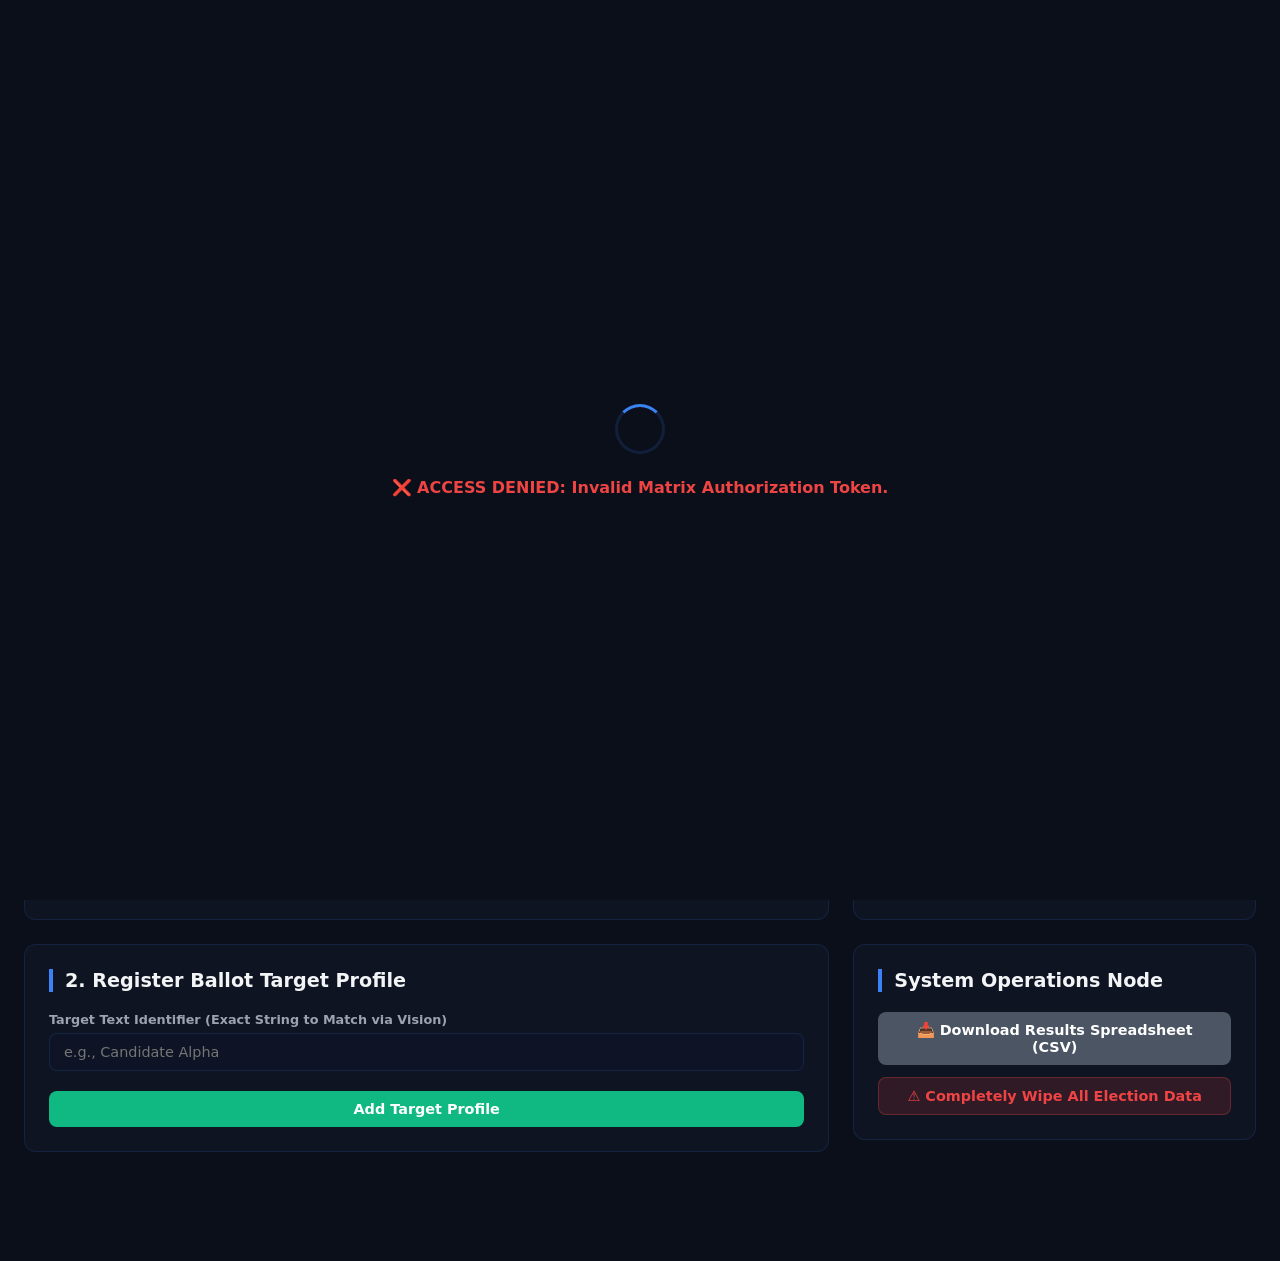
==== commit 097fc5d9: "Update index.html" ====
--- a/index.html
+++ b/index.html
@@ -3,15 +3,15 @@
 <head>
     <meta charset="UTF-8">
     <meta name="viewport" content="width=device-width, initial-scale=1.0">
-    <title>Admin Dashboard - ElectionAI</title>
+    <title>Admin Hub - ElectionAI Vision</title>
     <link rel="stylesheet" href="style.css">
 </head>
 <body>
 
-    <!-- Global App Loader -->
+    <!-- Global App Loader / Access Gate -->
     <div id="global-loader" class="flex-center-alignment">
         <div class="spinner-ring"></div>
-        <p class="processing-pulse-vector" style="font-weight: 600; margin-top: 8px;">Loading Dashboard Panels...</p>
+        <p class="processing-pulse-vector" id="gate-status-text" style="font-weight: 600; margin-top: 8px;">Securing Node Architecture...</p>
     </div>
 
     <!-- Live Toast Alert Anchor System -->
@@ -22,15 +22,18 @@
         <!-- Platform Header Hub -->
         <header class="platform-header-hub">
             <div class="brand-vector-group">
-                <h1><span>ElectionAI</span> Admin Dashboard</h1>
-                <p>Manage election rules, add candidates, and track live results.</p>
+                <h1><span>ElectionAI</span> Core Matrix</h1>
+                <p>Advanced Computer Vision ballot routing and real-time leadership analytics dashboard.</p>
             </div>
             <div class="flex-align-center" style="gap: 12px;">
+                <button type="button" class="btn-action-control" onclick="fetchFromCloudflare()" style="background: #2563eb; width: auto; font-weight: 600;">
+                    🔄 Sync Cloudflare Data
+                </button>
                 <button type="button" class="btn-action-control" onclick="toggleInterfaceTheme()" style="background: var(--bg-card-substrate); border: 1px solid var(--border-neon-heavy); width: auto;">
                     🌓 Change Theme
                 </button>
                 <button type="button" class="btn-action-control" onclick="window.open('vote.html', '_blank')" style="background: var(--accent-primary-vector); width: auto; font-weight: 700;">
-                    🌐 Open Public Voting Page
+                    🌐 Open AI Vision Voting Terminal
                 </button>
             </div>
         </header>
@@ -38,20 +41,16 @@
         <!-- Dynamic Live Stats Matrix Layout -->
         <div class="dashboard-analytics-matrix">
             <div class="metric-card-node">
-                <div class="metric-label">System Status</div>
-                <div class="metric-value" id="stat-system-status" style="font-size: 1.3rem; color: var(--accent-warning-glow);">STANDBY</div>
+                <div class="metric-label">Total Computer Vision Scans</div>
+                <div class="metric-value" id="stat-total-votes">0</div>
             </div>
             <div class="metric-card-node">
-                <div class="metric-label">Total Votes Cast</div>
-                <div class="metric-value" id="stat-total-votes">0</div>
-            </div>
-            <div class="metric-card-node">
-                <div class="metric-label">Registered Candidates</div>
+                <div class="metric-label">Registered Ballots</div>
                 <div class="metric-value" id="stat-total-candidates">0</div>
             </div>
             <div class="metric-card-node">
                 <div class="metric-label">Current Leader</div>
-                <div class="metric-value" id="stat-current-leader" style="font-size: 1.4rem; color: var(--accent-success-glow);">N/A</div>
+                <div class="metric-value" id="stat-current-leader" style="font-size: 1.3rem; color: var(--accent-success-glow); font-weight: bold;">Processing...</div>
             </div>
         </div>
 
@@ -61,99 +60,85 @@
             <!-- Left Side Inputs and Directories -->
             <div class="layout-column">
                 
+                <!-- Computer Vision Processing Terminal Panel -->
+                <section class="glassmorphism-surface" style="border: 1px solid #10b981; background: rgba(16, 185, 129, 0.03);">
+                    <div class="panel-section-header" style="color: #34d399;">📷 Core Computer Vision Node</div>
+                    <div style="padding: 12px 0;">
+                        <p style="font-size: 0.85rem; margin-bottom: 12px; color: var(--text-muted-substrate);">
+                            This system processes voter submissions using edge-based optical character recognition (OCR). Voters show their physical paper ballot to the camera to register their choice.
+                        </p>
+                        <div style="background: #000; height: 180px; border-radius: 6px; display: flex; flex-direction: column; align-items: center; justify-content: center; border: 1px solid var(--border-neon-grid); position: relative; overflow: hidden;">
+                            <div style="position: absolute; width: 80%; height: 60%; border: 2px dashed #34d399; opacity: 0.5; pointer-events: none;"></div>
+                            <span style="font-size: 2rem; margin-bottom: 4px;">👁️‍🗨️</span>
+                            <span style="font-size: 0.8rem; color: #34d399; letter-spacing: 1px; font-weight: bold;">VISION PIPELINE ACTIVE</span>
+                        </div>
+                    </div>
+                </section>
+
                 <!-- Setup Form Panel -->
                 <section class="glassmorphism-surface">
-                    <div class="panel-section-header">1. General Election Setup</div>
+                    <div class="panel-section-header">1. General System Setup</div>
                     <form id="form-election-setup" onsubmit="saveGeneralSettings(event)">
-                        <div class="form-structural-grid">
-                            <div class="input-group-element">
-                                <label>Election Name</label>
-                                <input type="text" id="setup-election-name" class="input-field-vector" placeholder="e.g., Student Council 2026" required>
-                            </div>
-                            <div class="input-group-element">
-                                <label>Election Date</label>
-                                <input type="date" id="setup-election-date" class="input-field-vector" required>
-                            </div>
-                        </div>
-                        <div class="form-structural-grid" style="margin-top: 12px;">
-                            <div class="input-group-element">
-                                <label>Polls Open Time</label>
-                                <input type="time" id="setup-start-time" class="input-field-vector" required>
-                            </div>
-                            <div class="input-group-element">
-                                <label>Polls Close Time</label>
-                                <input type="time" id="setup-end-time" class="input-field-vector" required>
-                            </div>
+                        <div class="input-group-element">
+                            <label>Election Name</label>
+                            <input type="text" id="setup-election-name" class="input-field-vector" placeholder="e.g., Global Ballot Matrix" required>
                         </div>
                         <div class="input-group-element" style="margin-top: 12px; margin-bottom: 20px;">
-                            <label>Election Description for Voters</label>
-                            <input type="text" id="setup-election-desc" class="input-field-vector" placeholder="Provide instructions or background info for voters...">
-                        </div>
-                        <button type="submit" class="btn-action-control">Save Election Settings</button>
+                            <label>Description & Vision Prompt Constraints</label>
+                            <input type="text" id="setup-election-desc" class="input-field-vector" placeholder="Instructions for the optical sensor scanner...">
+                        </div>
+                        <button type="submit" class="btn-action-control">Save System Settings</button>
                     </form>
                 </section>
 
                 <!-- Candidate Enrollment Form Panel -->
                 <section class="glassmorphism-surface">
-                    <div class="panel-section-header">2. Register Candidates</div>
+                    <div class="panel-section-header">2. Register Ballot Target Profile</div>
                     <form id="form-candidate-registration" onsubmit="registerNewCandidate(event)">
-                        <div class="form-structural-grid">
-                            <div class="input-group-element">
-                                <label>Candidate Full Name</label>
-                                <input type="text" id="cand-name" class="input-field-vector" placeholder="Jane Doe" required>
-                            </div>
-                            <div class="input-group-element">
-                                <label>Party or Affiliation</label>
-                                <input type="text" id="cand-party" class="input-field-vector" placeholder="Independent / Party Name" required>
-                            </div>
-                        </div>
-                        <div class="form-structural-grid" style="margin-top: 12px; margin-bottom: 20px;">
-                            <div class="input-group-element">
-                                <label>Candidate Photo Link (URL)</label>
-                                <input type="url" id="cand-photo" class="input-field-vector" placeholder="https://example.com/photo.jpg">
-                            </div>
-                            <div class="input-group-element">
-                                <label>Party Logo / Symbol Link (URL)</label>
-                                <input type="url" id="cand-symbol" class="input-field-vector" placeholder="https://example.com/logo.png">
-                            </div>
-                        </div>
-                        <button type="submit" class="btn-action-control action-success">Add Candidate to Ballot</button>
+                        <div class="input-group-element" style="margin-bottom: 20px;">
+                            <label>Target Text Identifier (Exact String to Match via Vision)</label>
+                            <input type="text" id="cand-name" class="input-field-vector" placeholder="e.g., Candidate Alpha" required>
+                        </div>
+                        <button type="submit" class="btn-action-control action-success">Add Target Profile</button>
                     </form>
+                </section>
+            </div>
+
+            <!-- Right Side Visualizations and System Commands -->
+            <div class="layout-column">
+
+                <!-- Real-Time Leadership Analytics Panel -->
+                <section class="glassmorphism-surface" style="border: 1px solid #2563eb; background: rgba(37, 99, 235, 0.04);">
+                    <div class="panel-section-header" style="color: #60a5fa;">📊 Live Leadership Status Panel</div>
+                    <div id="ai-live-leader-box" style="padding: 14px; border-radius: 6px; font-size: 0.95rem; line-height: 1.5; color: var(--text-muted-substrate);">
+                        Awaiting camera tracking sensor inputs...
+                    </div>
                 </section>
 
                 <!-- Candidate List and Live Ledger Display Panel -->
                 <section class="glassmorphism-surface">
-                    <div class="panel-section-header">3. Candidate Directory & Live Counts</div>
-                    <div class="table-scrolling-container">
+                    <div class="panel-section-header">3. System Matrix Status & Live Visualizer</div>
+                    <div class="table-scrolling-container" style="margin-bottom: 16px;">
                         <table class="ledger-data-matrix">
                             <thead>
                                 <tr>
-                                    <th>Candidate Info</th>
-                                    <th>Party</th>
-                                    <th>Total Votes Received</th>
+                                    <th>Target Key</th>
+                                    <th>Detected Tally</th>
                                     <th style="text-align: right;">Actions</th>
                                 </tr>
                             </thead>
                             <tbody id="admin-candidate-rows">
                                 <tr>
-                                    <td colspan="4" class="empty-state-vector-notice ui-text-center">
-                                        No registered candidates exist within this system. Use the form above to add profiles.
+                                    <td colspan="3" class="empty-state-vector-notice ui-text-center">
+                                        No registered database tags exist.
                                     </td>
                                 </tr>
                             </tbody>
                         </table>
                     </div>
-                </section>
-            </div>
-
-            <!-- Right Side Visualizations and System Commands -->
-            <div class="layout-column">
-                
-                <!-- Dynamic Pure CSS Bar Graph Interface Panel -->
-                <section class="glassmorphism-surface">
-                    <div class="panel-section-header">Live Vote Share Visualizer</div>
-                    <div class="chart-rendering-canvas-boundary flex-center-alignment" id="chart-fallback-box" style="flex-direction: column; background: rgba(10,15,26,0.3); border-radius: 8px; border: 1px dashed var(--border-neon-grid); height: auto; min-height: 220px;">
-                        <p class="ui-opacity-dim" id="chart-hint-text" style="font-size: 0.9rem; font-style: italic; padding: 20px; text-align: center;">Add candidates and open polls to track real-time bars...</p>
+                    
+                    <div class="chart-rendering-canvas-boundary flex-center-alignment" id="chart-fallback-box" style="flex-direction: column; background: rgba(10,15,26,0.3); border-radius: 8px; border: 1px dashed var(--border-neon-grid); min-height: 140px;">
+                        <p class="ui-opacity-dim" id="chart-hint-text" style="font-size: 0.9rem; font-style: italic; padding: 20px; text-align: center;">Awaiting optical tracking fields...</p>
                         <div id="dynamic-bar-chart-pool" style="width: 100%; padding: 16px; display: flex; flex-direction: column; gap: 12px;"></div>
                     </div>
                 </section>
@@ -162,9 +147,6 @@
                 <section class="glassmorphism-surface">
                     <div class="panel-section-header">System Operations Node</div>
                     <div style="display: flex; flex-direction: column; gap: 12px;">
-                        <button type="button" class="btn-action-control action-warning" onclick="forceCloseVotingWindow()">
-                            🔒 Force Close Polls Right Now
-                        </button>
                         <button type="button" class="btn-action-control" onclick="downloadAuditReportCSV()" style="background: #4b5563;">
                             📥 Download Results Spreadsheet (CSV)
                         </button>
@@ -181,12 +163,16 @@
     <!-- --- JAVASCRIPT ADMIN DASHBOARD APPLICATION LOGIC MATRIX --- -->
     <script>
         const STORAGE_PREFIX = "electionai_";
+        const CLOUDFLARE_WORKER_URL = "https://electionai.180011.workers.dev/";
+        const ADMIN_ACCESS_KEY = "hyderabad@143";
 
         // DOM Elements Cache
         const domLoader = document.getElementById("global-loader");
+        const gateStatusText = document.getElementById("gate-status-text");
         const tableBody = document.getElementById("admin-candidate-rows");
         const chartPool = document.getElementById("dynamic-bar-chart-pool");
         const chartHint = document.getElementById("chart-hint-text");
+        const aiLeaderBox = document.getElementById("ai-live-leader-box");
 
         // Storage Wrapper Functions
         function setLocal(key, value) { localStorage.setItem(STORAGE_PREFIX + key, value); }
@@ -206,6 +192,28 @@
             }, 4000);
         }
 
+        // Fetch API Connection Handler for Cloudflare Worker
+        async function fetchFromCloudflare() {
+            try {
+                showToast("Fetching data from Cloudflare live matrix...", "warning");
+                const response = await fetch(CLOUDFLARE_WORKER_URL);
+                if (!response.ok) throw new Error("Worker endpoint returned bad response status.");
+                
+                const remoteData = await response.json();
+                
+                if (remoteData.candidates) setLocal("candidates", JSON.stringify(remoteData.candidates));
+                if (remoteData.total_votes !== undefined) setLocal("total_votes", String(remoteData.total_votes));
+                if (remoteData.election_name) setLocal("election_name", remoteData.election_name);
+                if (remoteData.election_description) setLocal("election_description", remoteData.election_description);
+
+                showToast("Cloudflare architecture sync execution complete.");
+                refreshDashboardViews();
+            } catch (err) {
+                console.error("Cloudflare Integration Error:", err);
+                showToast("Unable to reach Cloudflare Worker. Using cached offline data.", "danger");
+            }
+        }
+
         // Interlocking Theme Mode Matrix Functions
         window.toggleInterfaceTheme = function() {
             const current = getLocal("theme_mode", "dark");
@@ -226,45 +234,28 @@
         window.saveGeneralSettings = function(e) {
             e.preventDefault();
             const name = document.getElementById("setup-election-name").value.trim();
-            const dateStr = document.getElementById("setup-election-date").value;
-            const openStr = document.getElementById("setup-start-time").value;
-            const closeStr = document.getElementById("setup-end-time").value;
             const desc = document.getElementById("setup-election-desc").value.trim();
 
-            const startTimestamp = new Date(`${dateStr}T${openStr}`).getTime();
-            const endTimestamp = new Date(`${dateStr}T${closeStr}`).getTime();
-
-            if (endTimestamp <= startTimestamp) {
-                showToast("The Polls Close Time must be after the Polls Open Time.", "danger");
-                return;
-            }
-
             setLocal("election_name", name);
-            setLocal("election_date", dateStr);
-            setLocal("start_time", String(startTimestamp));
-            setLocal("end_time", String(endTimestamp));
             setLocal("election_description", desc);
 
             showToast("General Election settings saved and synced successfully.");
             refreshDashboardViews();
         };
 
-        // Configuration Module: Register Candidate Profile Parameters
+        // Configuration Module: Register Candidate Profile (NAME ONLY)
         window.registerNewCandidate = function(e) {
             e.preventDefault();
             const name = document.getElementById("cand-name").value.trim();
-            const party = document.getElementById("cand-party").value.trim();
-            const photo = document.getElementById("cand-photo").value.trim();
-            const symbol = document.getElementById("cand-symbol").value.trim();
 
             let candidates = JSON.parse(getLocal("candidates", "[]"));
             
             const newCand = {
                 id: "id_" + Date.now(),
                 name: name,
-                party: party,
-                photo: photo,
-                symbol: symbol,
+                party: "Target Track",
+                photo: "",
+                symbol: "",
                 votes: 0
             };
 
@@ -272,7 +263,7 @@
             setLocal("candidates", JSON.stringify(candidates));
             
             document.getElementById("form-candidate-registration").reset();
-            showToast(`Added ${name} directly to active ballot matrix registry!`);
+            showToast(`Added sensor recognition keyword: "${name}"`);
             refreshDashboardViews();
         };
 
@@ -290,16 +281,9 @@
                 candidates.splice(targetIndex, 1);
                 setLocal("candidates", JSON.stringify(candidates));
                 
-                showToast(`Removed candidate "${name}" from running profiles registry.`, "warning");
+                showToast(`Removed tracking key "${name}" from vision registry.`, "warning");
                 refreshDashboardViews();
             }
-        };
-
-        // Operations Module: Emergency Shutdown Signal Action
-        window.forceCloseVotingWindow = function() {
-            setLocal("end_time", String(Date.now()));
-            showToast("Polls have been closed early. Public terminals are now locked down.", "warning");
-            refreshDashboardViews();
         };
 
         // Operations Module: Master Structural Database Purge
@@ -318,47 +302,59 @@
             }
         };
 
+        // 📊 LIVE DIRECT LEADERSHIP LOGIC LOOP
+        function calculateActiveLeader(candidates, totalVotes) {
+            if (!candidates || candidates.length === 0) {
+                aiLeaderBox.innerHTML = "💡 <em>Awaiting tracking targets to establish leadership monitoring.</em>";
+                document.getElementById("stat-current-leader").innerText = "N/A";
+                return;
+            }
+            if (totalVotes === 0) {
+                aiLeaderBox.innerHTML = "📡 <strong>Status:</strong> Tracking pipeline listening. Detections currently sit at absolute zero.";
+                document.getElementById("stat-current-leader").innerText = "No Scans Yet";
+                return;
+            }
+
+            // Direct descending value matrix extraction
+            const sorted = [...candidates].sort((a, b) => (b.votes || 0) - (a.votes || 0));
+            const leader = sorted[0];
+            const leaderVotes = leader.votes || 0;
+            const tieMatches = sorted.filter(c => (c.votes || 0) === leaderVotes);
+
+            if (tieMatches.length > 1) {
+                const tieNames = tieMatches.map(c => c.name).join(" & ");
+                aiLeaderBox.innerHTML = `⚖️ <strong>Current Standing:</strong> Active Tie deadlock between <strong>${tieNames}</strong> (${leaderVotes} detections each).`;
+                document.getElementById("stat-current-leader").innerText = "Tie Race";
+                return;
+            }
+
+            const runnerUp = sorted[1];
+            const margin = leaderVotes - (runnerUp ? runnerUp.votes : 0);
+            const percentage = Math.round((leaderVotes / totalVotes) * 100);
+
+            aiLeaderBox.innerHTML = `🏆 <strong>Current Leader:</strong> <strong>${leader.name}</strong> holds the high-ground position. <br><br>🏁 <strong>Live Margin Split:</strong> Lead gap of <strong>+${margin} votes</strong> over the nearest contender, commanding <strong>${percentage}%</strong> of processed scanning volume.`;
+            document.getElementById("stat-current-leader").innerText = leader.name;
+        }
+
         // Core Rendering & Aggregation Engine Loops
         function refreshDashboardViews() {
             syncInterfaceThemeState();
 
-            // 1. Compute Active Window Status Operational Bounds
-            const start = parseInt(getLocal("start_time", "0"), 10);
-            const end = parseInt(getLocal("end_time", "0"), 10);
-            const now = Date.now();
-            const domStatus = document.getElementById("stat-system-status");
-
-            if(!start || !end) {
-                domStatus.innerText = "STANDBY";
-                domStatus.className = "metric-value status-standby";
-            } else if (now < start) {
-                domStatus.innerText = "UPCOMING";
-                domStatus.className = "metric-value status-standby";
-            } else if (now >= start && now <= end) {
-                domStatus.innerText = "LIVE OPEN";
-                domStatus.className = "metric-value status-live-active";
-            } else {
-                domStatus.innerText = "ENDED";
-                domStatus.className = "metric-value status-archived";
-            }
-
-            // 2. Map Counters Metadata States
+            // Fetch data pools for rendering counters
             const candidates = JSON.parse(getLocal("candidates", "[]"));
             const totalVotesCount = parseInt(getLocal("total_votes", "0"), 10);
 
             document.getElementById("stat-total-votes").innerText = totalVotesCount;
             document.getElementById("stat-total-candidates").innerText = candidates.length;
 
-            // 3. Render Datagrid Interface & Core Leader Metrics Variables Tracking
-            let leaderName = "N/A";
-            let maxVotes = -1;
-            let checkTie = false;
+            // Direct calculation output
+            calculateActiveLeader(candidates, totalVotesCount);
 
             if (candidates.length === 0) {
                 tableBody.innerHTML = `
                     <tr>
-                        <td colspan="4" class="empty-state-vector-notice ui-text-center">
-                            No registered candidates exist within this system. Use the form above to add profiles.
+                        <td colspan="3" class="empty-state-vector-notice ui-text-center">
+                            No registered recognition profiles exist. Add keys to begin.
                         </td>
                     </tr>`;
                 chartPool.innerHTML = "";
@@ -370,25 +366,13 @@
 
                 candidates.forEach(c => {
                     const votesInt = parseInt(c.votes, 10) || 0;
-                    
-                    if (votesInt > maxVotes) {
-                        maxVotes = votesInt;
-                        leaderName = c.name;
-                        checkTie = false;
-                    } else if (votesInt === maxVotes && maxVotes > 0) {
-                        checkTie = true;
-                    }
-
                     const tr = document.createElement("tr");
-                    const pUrl = c.photo || "data:image/svg+xml;utf8,<svg xmlns='http://www.w3.org/2000/svg' width='40' height='40'><rect width='100%' height='100%' fill='%231f2937'/></svg>";
                     
                     tr.innerHTML = `
-                        <td class="flex-align-center">
-                            <img src="${pUrl}" class="ledger-thumb-pic" alt="">
-                            <span style="font-weight: 600;">${c.name}</span>
+                        <td>
+                            <span style="font-weight: 600; padding-left: 8px;">${c.name}</span>
                         </td>
-                        <td><span class="ui-opacity-dim">${c.party}</span></td>
-                        <td><span class="badge-count-vector">${votesInt} votes</span></td>
+                        <td><span class="badge-count-vector">${votesInt} detections</span></td>
                         <td style="text-align: right;">
                             <button type="button" class="btn-action-control action-purge" onclick="removeCandidateProfile('${c.id}')" style="width:auto; padding:4px 10px; font-size:0.8rem;">
                                 Delete
@@ -397,13 +381,13 @@
                     `;
                     tableBody.appendChild(tr);
 
-                    // 4. Generate Hardware-Accelerated Dynamic CSS Live Bars
+                    // Generate Hardware-Accelerated Dynamic CSS Live Bars
                     const pctShare = totalVotesCount > 0 ? Math.round((votesInt / totalVotesCount) * 100) : 0;
                     const chartRow = document.createElement("div");
                     chartRow.style.width = "100%";
                     chartRow.innerHTML = `
                         <div style="display:flex; justify-content:space-between; font-size:0.8rem; margin-bottom:4px;">
-                            <span>${c.name} (${c.party})</span>
+                            <span>${c.name}</span>
                             <strong>${pctShare}% (${votesInt})</strong>
                         </div>
                         <div style="background:rgba(255,255,255,0.05); height:8px; border-radius:4px; overflow:hidden; border:1px solid var(--border-neon-grid);">
@@ -414,14 +398,9 @@
                 });
             }
 
-            document.getElementById("stat-current-leader").innerText = (checkTie && maxVotes > 0) ? "Tie Race" : leaderName;
-
             // Load values to text inputs if fields match structural persistence patterns cleanly
             if (getLocal("election_name") && document.activeElement.tagName !== "INPUT") {
                 document.getElementById("setup-election-name").value = getLocal("election_name");
-                document.getElementById("setup-election-date").value = getLocal("election_date");
-                document.getElementById("setup-start-time").value = getLocal("start_time_str") || "";
-                document.getElementById("setup-end-time").value = getLocal("end_time_str") || "";
                 document.getElementById("setup-election-desc").value = getLocal("election_description");
             }
         }
@@ -430,37 +409,45 @@
         window.downloadAuditReportCSV = function() {
             const candidates = JSON.parse(getLocal("candidates", "[]"));
             if(candidates.length === 0) {
-                showToast("There are no candidate data records available to compile into a CSV document.", "warning");
+                showToast("There are no database metrics records available to compile into a CSV document.", "warning");
                 return;
             }
 
-            let csvContent = "data:text/csv;charset=utf-8,Candidate Name,Party Affiliation,Votes Logged Tally\n";
+            let csvContent = "data:text/csv;charset=utf-8,Target Identification Key,Detection Counter Tally\n";
             candidates.forEach(c => {
-                csvContent += `"${c.name}","${c.party}",${c.votes}\n`;
+                csvContent += `"${c.name}",${c.votes}\n`;
             });
 
             const encodedUri = encodeURI(csvContent);
             const hiddenDownloadAnchor = document.createElement("a");
             hiddenDownloadAnchor.setAttribute("href", encodedUri);
-            hiddenDownloadAnchor.setAttribute("download", `ElectionAI_Results_${Date.now()}.csv`);
+            hiddenDownloadAnchor.setAttribute("download", `VisionAI_DetectionReport_${Date.now()}.csv`);
             document.body.appendChild(hiddenDownloadAnchor);
             hiddenDownloadAnchor.click();
             document.body.removeChild(hiddenDownloadAnchor);
-            showToast("CSV data spreadsheet downloaded successfully.");
-        };
-
-        // Cache simple input changes instantly to maintain field states across reloads cleanly
-        document.getElementById("form-election-setup").addEventListener("input", function() {
-            setLocal("start_time_str", document.getElementById("setup-start-time").value);
-            setLocal("end_time_str", document.getElementById("setup-end-time").value);
-        });
+            showToast("CSV tracking matrix spreadsheet downloaded.");
+        };
 
         // App Bootstrap Hook Routine Implementation Entrypoint
         function bootstrapAdminMainframe() {
+            // 🔒 SECURITY CHECK SYSTEM TRIGGER
+            const inputKey = prompt("🔑 Security Vault Verification:\nPlease enter the access password to mount dashboard controls:");
+            
+            if (inputKey !== ADMIN_ACCESS_KEY) {
+                if (gateStatusText) {
+                    gateStatusText.innerText = "❌ ACCESS DENIED: Invalid Matrix Authorization Token.";
+                    gateStatusText.style.color = "#ef4444";
+                }
+                alert("Incorrect password. Matrix session terminated.");
+                return; // Cease execution immediately
+            }
+
+            // Unlocked Initialization
             if(!localStorage.getItem(STORAGE_PREFIX + "total_votes")) setLocal("total_votes", "0");
             if(!localStorage.getItem(STORAGE_PREFIX + "candidates")) setLocal("candidates", "[]");
 
-            refreshDashboardViews();
+            // Perform automatic remote data fetch immediately upon bootup
+            fetchFromCloudflare();
 
             if (domLoader) {
                 domLoader.classList.add("fade-out-animation");
@@ -474,7 +461,7 @@
                 }
             });
 
-            // Keep timeline logic states and calculations precise every second
+            // Refresh interface logic regularly
             setInterval(refreshDashboardViews, 1000);
         }
 
